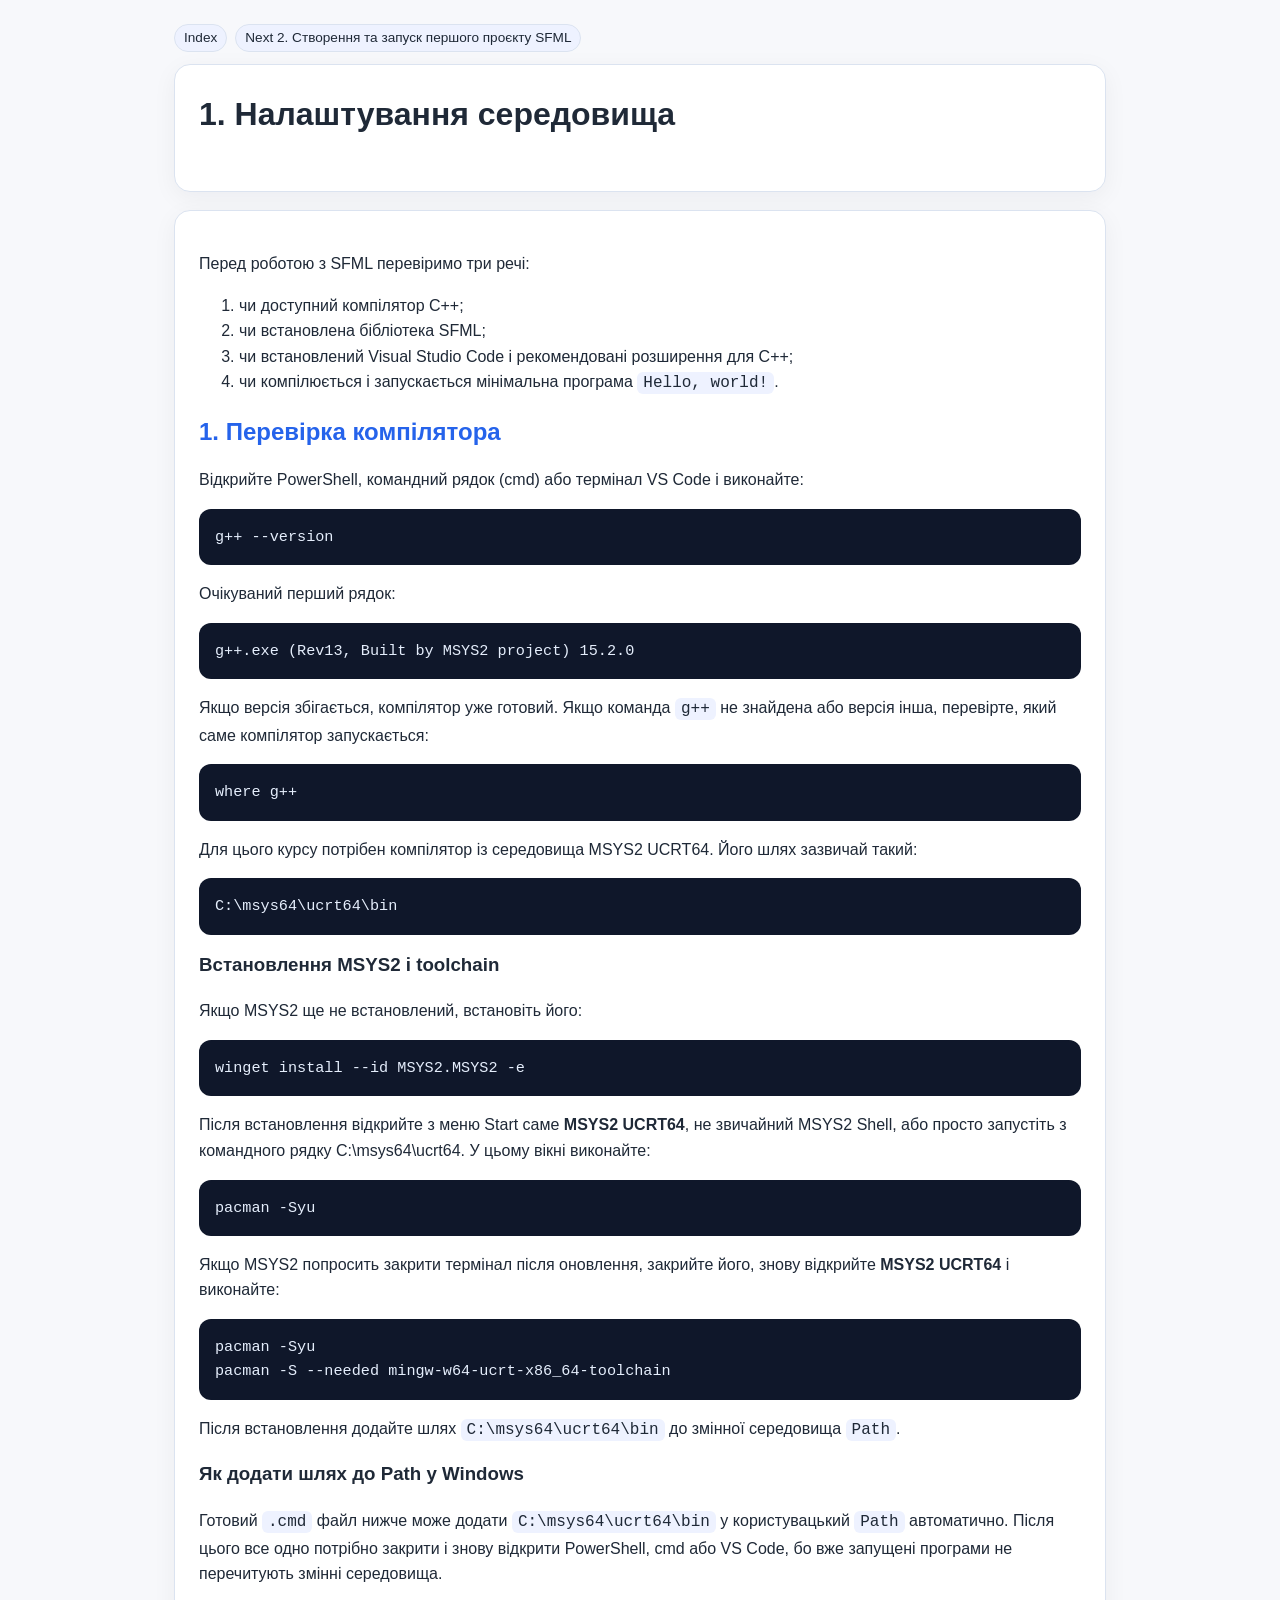
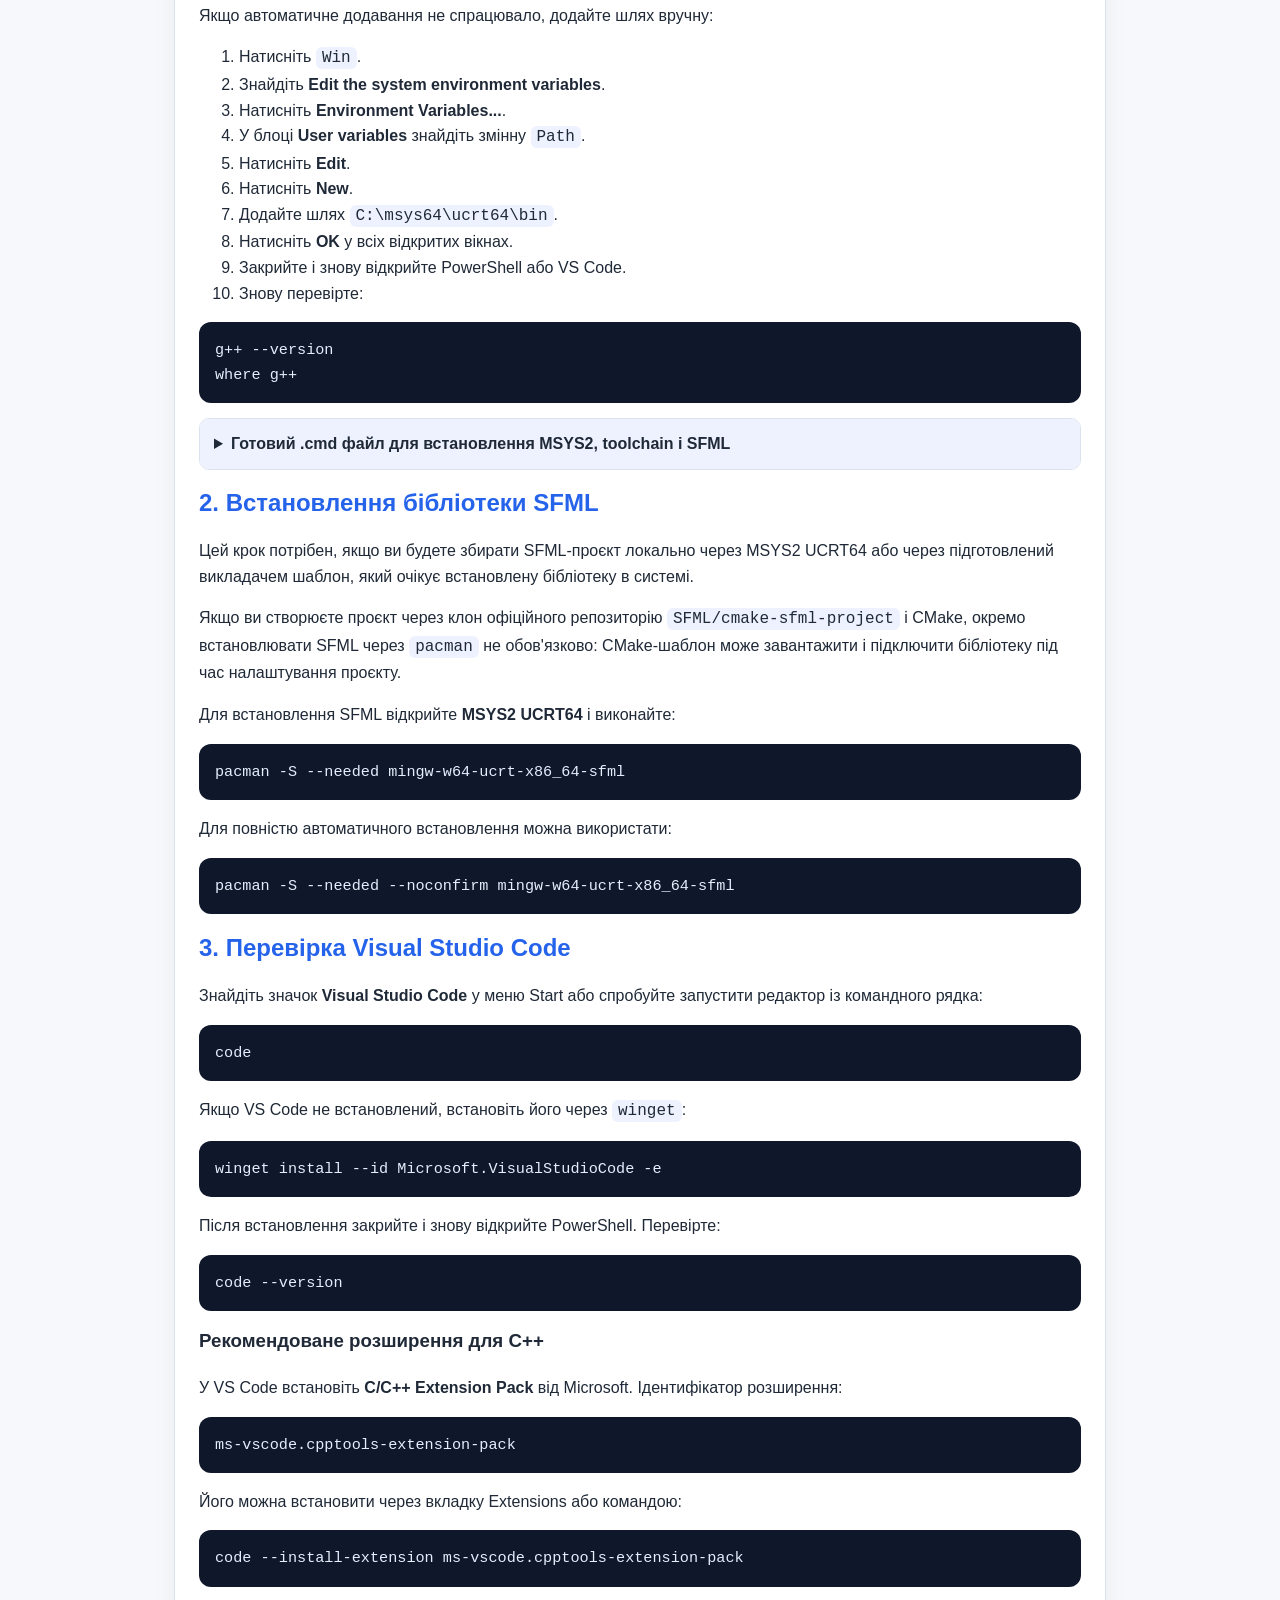
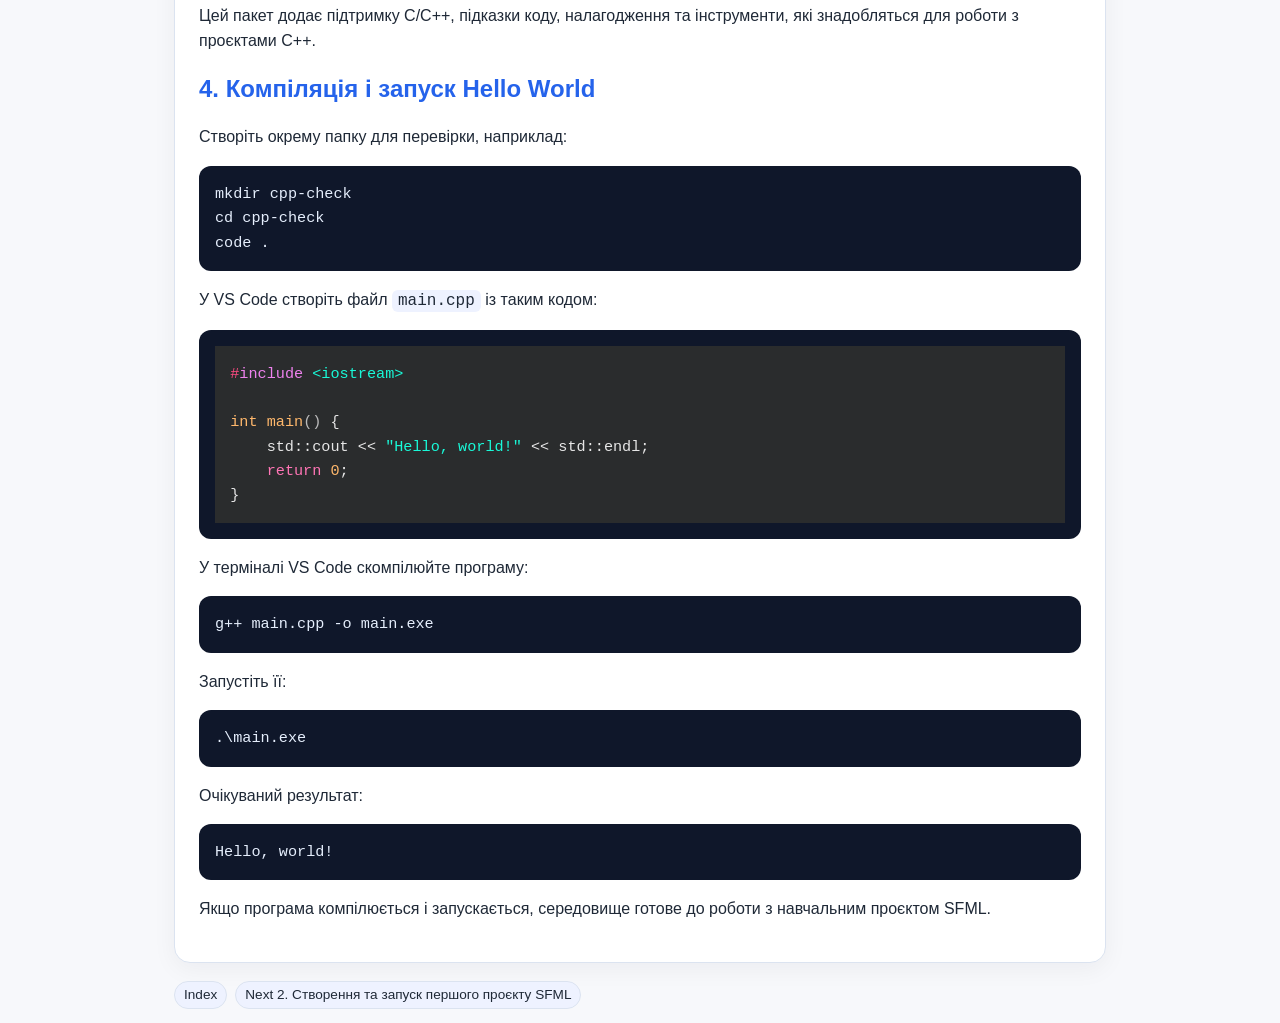
==== docs/01-nalashtuvannia-seredovyshcha.html @ ce1f18f5 "Add SFML textbook chapters and assets" ====
<!DOCTYPE html>
<html lang="uk">
<head>
  <meta charset="UTF-8" />
  <meta name="viewport" content="width=device-width, initial-scale=1.0" />
  <title>1. Налаштування середовища</title>
  <link rel="stylesheet" href="assets/book.css" />
  <link rel="stylesheet" href="assets/highlightjs/styles/panda-syntax-dark.min.css" />
</head>
<body>
<div class="wrap">
<nav class="page-nav"><a href="index.html">Index</a><a href="02-pershyi-proiekt-sfml.html">Next 2. Створення та запуск першого проєкту SFML</a></nav>
<section class="hero">
<h1>1. Налаштування середовища</h1>
</section>
<section class="card"><p>Перед роботою з SFML перевіримо три речі:</p>
<ol>
<li>чи доступний компілятор C++;</li>
<li>чи встановлена бібліотека SFML;</li>
<li>чи встановлений Visual Studio Code і рекомендовані розширення для C++;</li>
<li>чи компілюється і запускається мінімальна програма <code>Hello, world!</code>.</li>
</ol>
<h2>1. Перевірка компілятора</h2>
<p>Відкрийте PowerShell, командний рядок (cmd) або термінал VS Code і виконайте:</p>
<pre><code class="language-powershell">g++ --version</code></pre>
<p>Очікуваний перший рядок:</p>
<pre><code class="language-text">g++.exe (Rev13, Built by MSYS2 project) 15.2.0</code></pre>
<p>Якщо версія збігається, компілятор уже готовий. Якщо команда <code>g++</code> не знайдена або версія інша, перевірте, який саме компілятор запускається:</p>
<pre><code class="language-powershell">where g++</code></pre>
<p>Для цього курсу потрібен компілятор із середовища MSYS2 UCRT64. Його шлях зазвичай такий:</p>
<pre><code class="language-text">C:\msys64\ucrt64\bin</code></pre>
<h3>Встановлення MSYS2 і toolchain</h3>
<p>Якщо MSYS2 ще не встановлений, встановіть його:</p>
<pre><code class="language-powershell">winget install --id MSYS2.MSYS2 -e</code></pre>
<p>Після встановлення відкрийте з меню Start саме <strong>MSYS2 UCRT64</strong>, не звичайний MSYS2 Shell, або просто запустіть з командного рядку C:\msys64\ucrt64. У цьому вікні виконайте:</p>
<pre><code class="language-bash">pacman -Syu</code></pre>
<p>Якщо MSYS2 попросить закрити термінал після оновлення, закрийте його, знову відкрийте <strong>MSYS2 UCRT64</strong> і виконайте:</p>
<pre><code class="language-bash">pacman -Syu
pacman -S --needed mingw-w64-ucrt-x86_64-toolchain</code></pre>
<p>Після встановлення додайте шлях <code>C:\msys64\ucrt64\bin</code> до змінної середовища <code>Path</code>.</p>
<h3>Як додати шлях до Path у Windows</h3>
<p>Готовий <code>.cmd</code> файл нижче може додати <code>C:\msys64\ucrt64\bin</code> у користувацький <code>Path</code> автоматично. Після цього все одно потрібно закрити і знову відкрити PowerShell, cmd або VS Code, бо вже запущені програми не перечитують змінні середовища.</p>
<p>Якщо автоматичне додавання не спрацювало, додайте шлях вручну:</p>
<ol>
<li>Натисніть <code>Win</code>.</li>
<li>Знайдіть <strong>Edit the system environment variables</strong>.</li>
<li>Натисніть <strong>Environment Variables...</strong>.</li>
<li>У блоці <strong>User variables</strong> знайдіть змінну <code>Path</code>.</li>
<li>Натисніть <strong>Edit</strong>.</li>
<li>Натисніть <strong>New</strong>.</li>
<li>Додайте шлях <code>C:\msys64\ucrt64\bin</code>.</li>
<li>Натисніть <strong>OK</strong> у всіх відкритих вікнах.</li>
<li>Закрийте і знову відкрийте PowerShell або VS Code.</li>
<li>Знову перевірте:</li>
</ol>
<pre><code class="language-powershell">g++ --version
where g++</code></pre>
<details class="details-block"><summary>Готовий .cmd файл для встановлення MSYS2, toolchain і SFML</summary><div class="details-body"><p>Цей файл можна використати для швидкої підготовки нового комп&#x27;ютера. Він встановлює MSYS2, компіляторний набір UCRT64, бібліотеку SFML і додає шлях <code>C:\msys64\ucrt64\bin</code> у користувацький <code>Path</code>.</p>
<p>Збережіть текст у файл, наприклад <code>install-sfml-env.cmd</code>, і запустіть його. Після завершення закрийте і знову відкрийте PowerShell, cmd або VS Code.</p>
<pre><code class="language-bat">@echo off
setlocal

winget install --id MSYS2.MSYS2 -e

set &quot;MSYS2_ROOT=C:\msys64&quot;
set &quot;UCRT64_BIN=%MSYS2_ROOT%\ucrt64\bin&quot;

if not exist &quot;%MSYS2_ROOT%\usr\bin\bash.exe&quot; (
    echo MSYS2 not found in %MSYS2_ROOT%
    exit /b 1
)

set &quot;CHERE_INVOKING=1&quot;
set &quot;MSYSTEM=UCRT64&quot;

&quot;%MSYS2_ROOT%\usr\bin\bash.exe&quot; -lc &quot;pacman -Syu --noconfirm&quot;
&quot;%MSYS2_ROOT%\usr\bin\bash.exe&quot; -lc &quot;pacman -Syu --noconfirm&quot;
&quot;%MSYS2_ROOT%\usr\bin\bash.exe&quot; -lc &quot;pacman -S --needed --noconfirm mingw-w64-ucrt-x86_64-toolchain&quot;
&quot;%MSYS2_ROOT%\usr\bin\bash.exe&quot; -lc &quot;pacman -S --needed --noconfirm mingw-w64-ucrt-x86_64-sfml&quot;

powershell -NoProfile -ExecutionPolicy Bypass -Command ^
  &quot;$pathToAdd = &#x27;%UCRT64_BIN%&#x27;;&quot; ^
  &quot;$current = [Environment]::GetEnvironmentVariable(&#x27;Path&#x27;, &#x27;User&#x27;);&quot; ^
  &quot;if ([string]::IsNullOrWhiteSpace($current)) { $newPath = $pathToAdd }&quot; ^
  &quot;elseif (($current -split &#x27;;&#x27;) -notcontains $pathToAdd) { $newPath = $pathToAdd + &#x27;;&#x27; + $current }&quot; ^
  &quot;else { $newPath = $current }&quot; ^
  &quot;[Environment]::SetEnvironmentVariable(&#x27;Path&#x27;, $newPath, &#x27;User&#x27;)&quot;

set &quot;PATH=%UCRT64_BIN%;%PATH%&quot;
where g++
g++ --version

echo.
echo Done.
echo Restart PowerShell, cmd, and VS Code so they can read the updated Path.</code></pre>
<p>Якщо після першої команди <code>pacman -Syu</code> MSYS2 просить закрити вікно, закрийте його і запустіть <code>.cmd</code> файл ще раз.</p></div></details>
<h2>2. Встановлення бібліотеки SFML</h2>
<p>Цей крок потрібен, якщо ви будете збирати SFML-проєкт локально через MSYS2 UCRT64 або через підготовлений викладачем шаблон, який очікує встановлену бібліотеку в системі.</p>
<p>Якщо ви створюєте проєкт через клон офіційного репозиторію <code>SFML/cmake-sfml-project</code> і CMake, окремо встановлювати SFML через <code>pacman</code> не обов&#x27;язково: CMake-шаблон може завантажити і підключити бібліотеку під час налаштування проєкту.</p>
<p>Для встановлення SFML відкрийте <strong>MSYS2 UCRT64</strong> і виконайте:</p>
<pre><code class="language-bash">pacman -S --needed mingw-w64-ucrt-x86_64-sfml</code></pre>
<p>Для повністю автоматичного встановлення можна використати:</p>
<pre><code class="language-bash">pacman -S --needed --noconfirm mingw-w64-ucrt-x86_64-sfml</code></pre>
<h2>3. Перевірка Visual Studio Code</h2>
<p>Знайдіть значок <strong>Visual Studio Code</strong> у меню Start або спробуйте запустити редактор із командного рядка:</p>
<pre><code class="language-powershell">code</code></pre>
<p>Якщо VS Code не встановлений, встановіть його через <code>winget</code>:</p>
<pre><code class="language-powershell">winget install --id Microsoft.VisualStudioCode -e</code></pre>
<p>Після встановлення закрийте і знову відкрийте PowerShell. Перевірте:</p>
<pre><code class="language-powershell">code --version</code></pre>
<h3>Рекомендоване розширення для C++</h3>
<p>У VS Code встановіть <strong>C/C++ Extension Pack</strong> від Microsoft. Ідентифікатор розширення:</p>
<pre><code class="language-text">ms-vscode.cpptools-extension-pack</code></pre>
<p>Його можна встановити через вкладку Extensions або командою:</p>
<pre><code class="language-powershell">code --install-extension ms-vscode.cpptools-extension-pack</code></pre>
<p>Цей пакет додає підтримку C/C++, підказки коду, налагодження та інструменти, які знадобляться для роботи з проєктами C++.</p>
<h2>4. Компіляція і запуск Hello World</h2>
<p>Створіть окрему папку для перевірки, наприклад:</p>
<pre><code class="language-powershell">mkdir cpp-check
cd cpp-check
code .</code></pre>
<p>У VS Code створіть файл <code>main.cpp</code> із таким кодом:</p>
<pre><code class="language-cpp">#include &lt;iostream&gt;

int main() {
    std::cout &lt;&lt; &quot;Hello, world!&quot; &lt;&lt; std::endl;
    return 0;
}</code></pre>
<p>У терміналі VS Code скомпілюйте програму:</p>
<pre><code class="language-powershell">g++ main.cpp -o main.exe</code></pre>
<p>Запустіть її:</p>
<pre><code class="language-powershell">.\main.exe</code></pre>
<p>Очікуваний результат:</p>
<pre><code class="language-text">Hello, world!</code></pre>
<p>Якщо програма компілюється і запускається, середовище готове до роботи з навчальним проєктом SFML.</p></section>
<nav class="page-nav"><a href="index.html">Index</a><a href="02-pershyi-proiekt-sfml.html">Next 2. Створення та запуск першого проєкту SFML</a></nav>
</div>
<script src="assets/highlightjs/highlight.min.js"></script>
<script>hljs.highlightAll();</script>
</body>
</html>
---- docs/assets/book.css ----
:root {
  --bg: #f7f8fb;
  --card: #ffffff;
  --text: #1f2937;
  --muted: #4b5563;
  --accent: #2563eb;
  --border: #dbe3f0;
  --code-bg: #0f172a;
  --code-text: #e5eefc;
}
* { box-sizing: border-box; }
body {
  margin: 0;
  font-family: Arial, sans-serif;
  background: var(--bg);
  color: var(--text);
  line-height: 1.6;
}
.wrap {
  max-width: 980px;
  margin: 0 auto;
  padding: 24px;
}
.hero, .card {
  background: var(--card);
  border: 1px solid var(--border);
  border-radius: 16px;
  padding: 24px;
  margin-bottom: 18px;
  box-shadow: 0 6px 24px rgba(15, 23, 42, 0.05);
}
h1, h2, h3 { margin-top: 0; }
h1 { font-size: 2rem; }
h2 { color: var(--accent); margin-bottom: 10px; }
ul { margin-top: 8px; }
code {
  background: #eef2ff;
  padding: 2px 6px;
  border-radius: 6px;
  font-family: Consolas, monospace;
}
pre {
  background: var(--code-bg);
  color: var(--code-text);
  padding: 16px;
  border-radius: 12px;
  overflow-x: auto;
  font-size: 0.95rem;
}
pre code {
  display: block;
  background: transparent;
  color: inherit;
  padding: 0;
  border-radius: 0;
  white-space: pre;
}
.grid {
  display: grid;
  grid-template-columns: repeat(auto-fit, minmax(280px, 1fr));
  gap: 16px;
}
.card-grid {
  display: grid;
  grid-template-columns: repeat(auto-fit, minmax(280px, 1fr));
  gap: 16px;
  margin-top: 16px;
}
.card-link {
  display: block;
  color: inherit;
  text-decoration: none;
}
.page-nav {
  display: flex;
  flex-wrap: nowrap;
  gap: 8px;
  margin-bottom: 12px;
  overflow-x: auto;
  white-space: nowrap;
}
.page-nav a {
  display: inline-block;
  padding: 5px 9px;
  border-radius: 999px;
  background: #eef2ff;
  color: var(--text);
  text-decoration: none;
  border: 1px solid var(--border);
  font-size: 0.85rem;
  line-height: 1.2;
}
.index-list {
  list-style: none;
  padding: 0;
  margin: 0;
}
.index-list li + li {
  margin-top: 8px;
}
.index-list a {
  display: block;
  text-decoration: none;
  color: var(--text);
  padding: 10px 12px;
  border: 1px solid var(--border);
  border-left: 4px solid var(--accent);
  border-radius: 10px;
  background: linear-gradient(180deg, #ffffff 0%, #f8fbff 100%);
  transition: transform 120ms ease, box-shadow 120ms ease, background-color 120ms ease;
}
.index-list a:hover {
  transform: translateX(2px);
  box-shadow: 0 4px 14px rgba(37, 99, 235, 0.12);
  background: #f3f8ff;
}
.index-list a:focus-visible {
  outline: 2px solid var(--accent);
  outline-offset: 2px;
}
.note {
  border-left: 4px solid var(--accent);
  background: #eff6ff;
  padding: 12px 14px;
  border-radius: 10px;
  margin: 12px 0;
}
.details-block {
  border: 1px solid var(--border);
  border-radius: 10px;
  background: #fbfdff;
  margin: 14px 0;
  overflow: hidden;
}
.details-block summary {
  cursor: pointer;
  padding: 12px 14px;
  color: var(--text);
  font-weight: 700;
  background: #eef2ff;
}
.details-block summary:focus-visible {
  outline: 2px solid var(--accent);
  outline-offset: 2px;
}
.details-body {
  padding: 14px;
}
.details-body > :first-child {
  margin-top: 0;
}
.details-body > :last-child {
  margin-bottom: 0;
}
.small { color: var(--muted); }
---- docs/assets/highlightjs/styles/panda-syntax-dark.min.css ----
pre code.hljs{display:block;overflow-x:auto;padding:1em}code.hljs{padding:3px 5px}.hljs{color:#e6e6e6;background:#2a2c2d}.hljs-emphasis{font-style:italic}.hljs-strong{font-weight:700}.hljs-link{text-decoration:underline}.hljs-comment{color:#7FFFD4;font-style:italic;font-family: 'Georgia', sans-serif;}.hljs-quote{color:#bbb;font-style:italic}.hljs-params{color:#bbb}.hljs-attr,.hljs-punctuation{color:#e6e6e6}.hljs-meta,.hljs-name,.hljs-selector-tag{color:#ff4b82}.hljs-char.escape_,.hljs-operator{color: #008080}.hljs-deletion,.hljs-keyword{color:#ff75b5}.hljs-regexp,.hljs-selector-attr,.hljs-selector-pseudo,.hljs-variable.language_{color:#ff9ac1}.hljs-code,.hljs-formula,.hljs-property,.hljs-section,.hljs-subst,.hljs-title.function_{color:#FF69B4; font-weight:bold;}.hljs-addition,.hljs-bullet,.hljs-meta .hljs-string,.hljs-selector-class,.hljs-string,.hljs-symbol,.hljs-title.class_,.hljs-title.class_.inherited__{color:#19f9d8}.hljs-attribute,.hljs-built_in,.hljs-doctag,.hljs-link,.hljs-literal,.hljs-meta .hljs-keyword{color:#EE82EE}.hljs-number,.hljs-punctuation,.hljs-selector-id,.hljs-tag,.hljs-template-tag,.hljs-template-variable,.hljs-title,.hljs-type,.hljs-variable{color:#ffb86c}
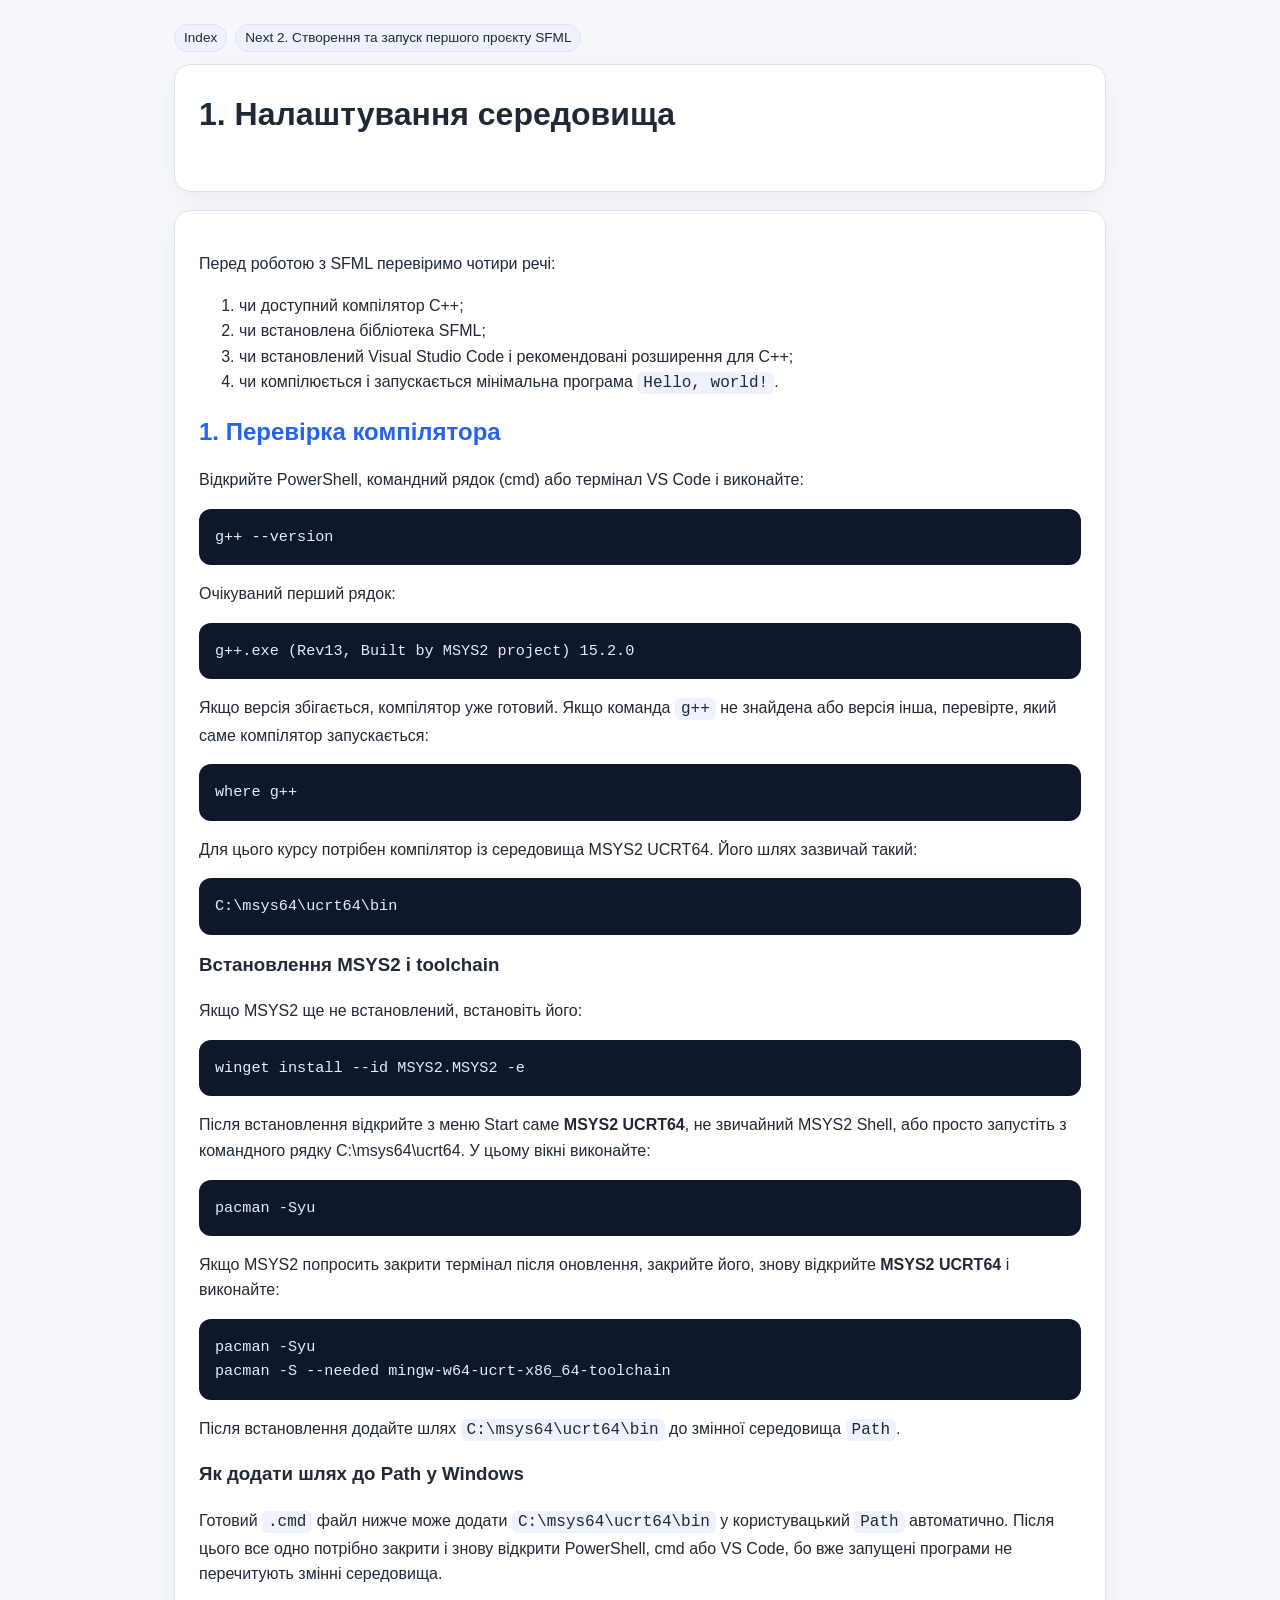
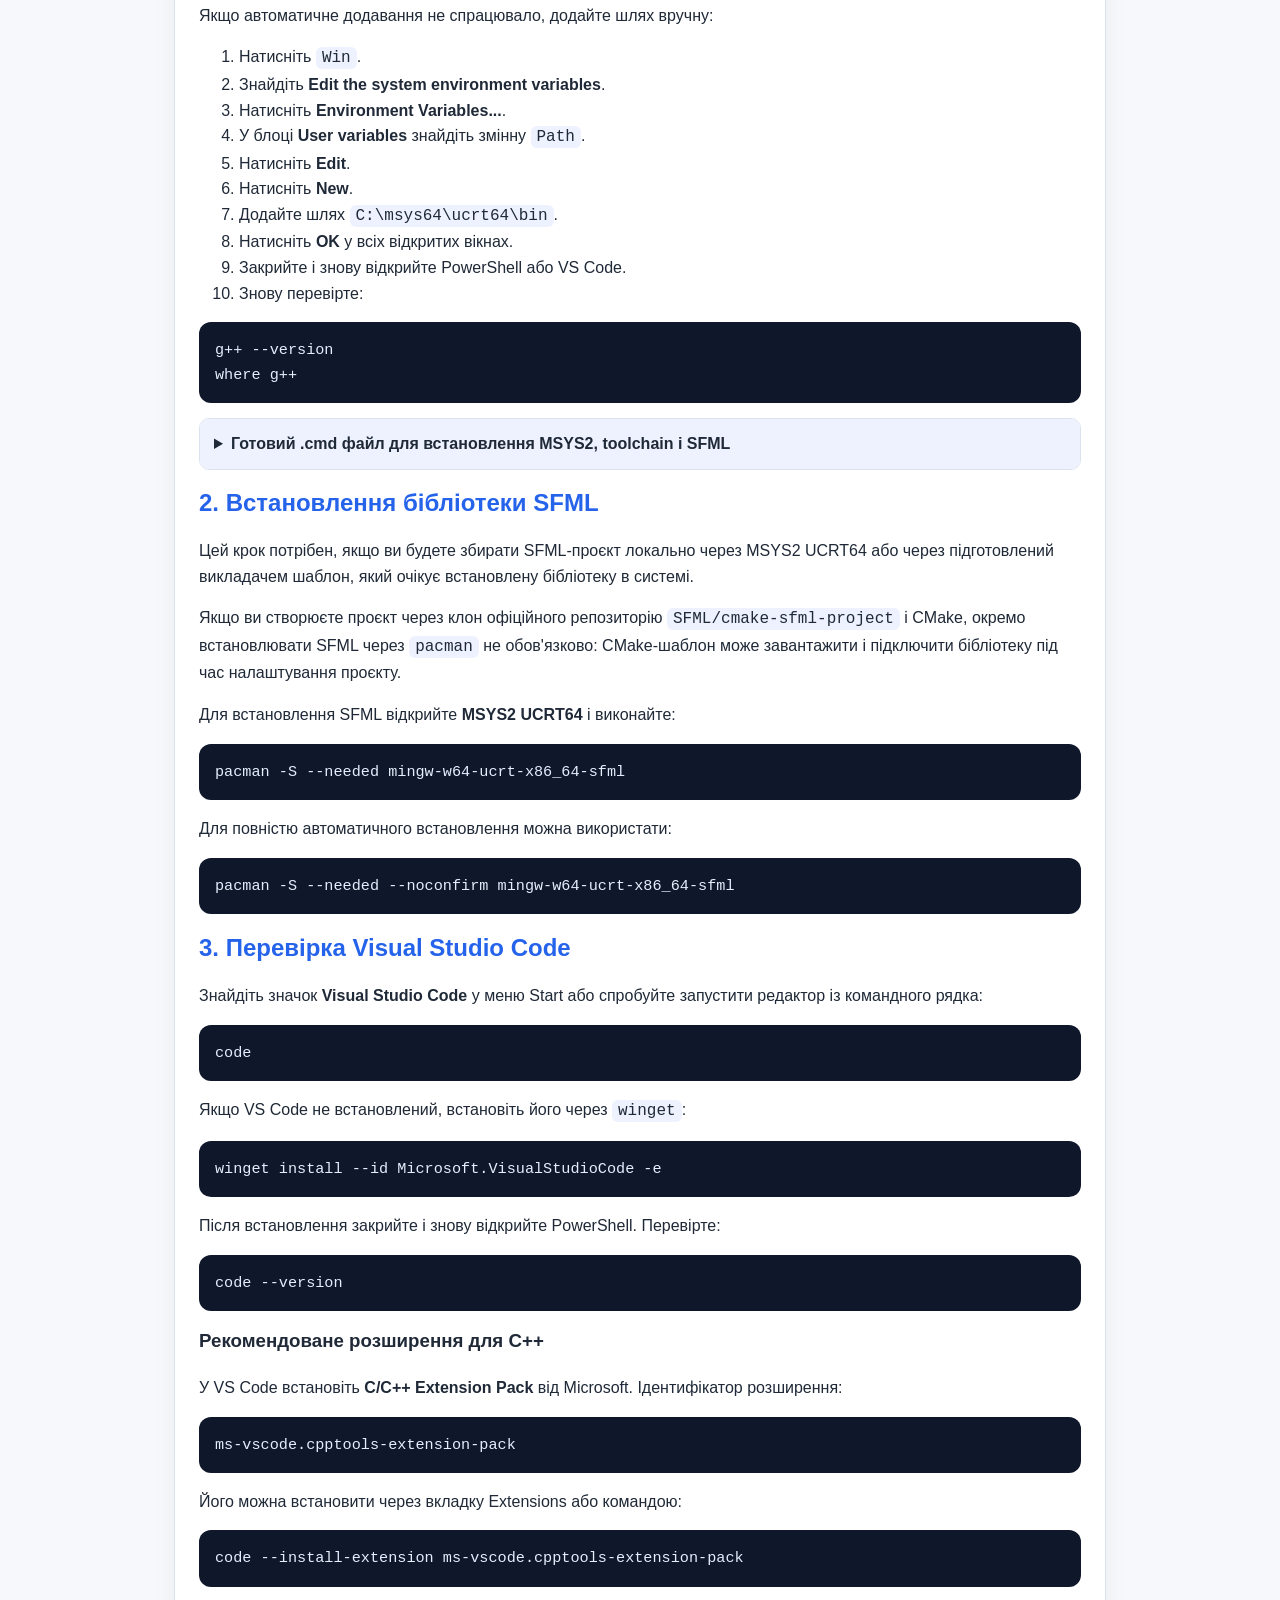
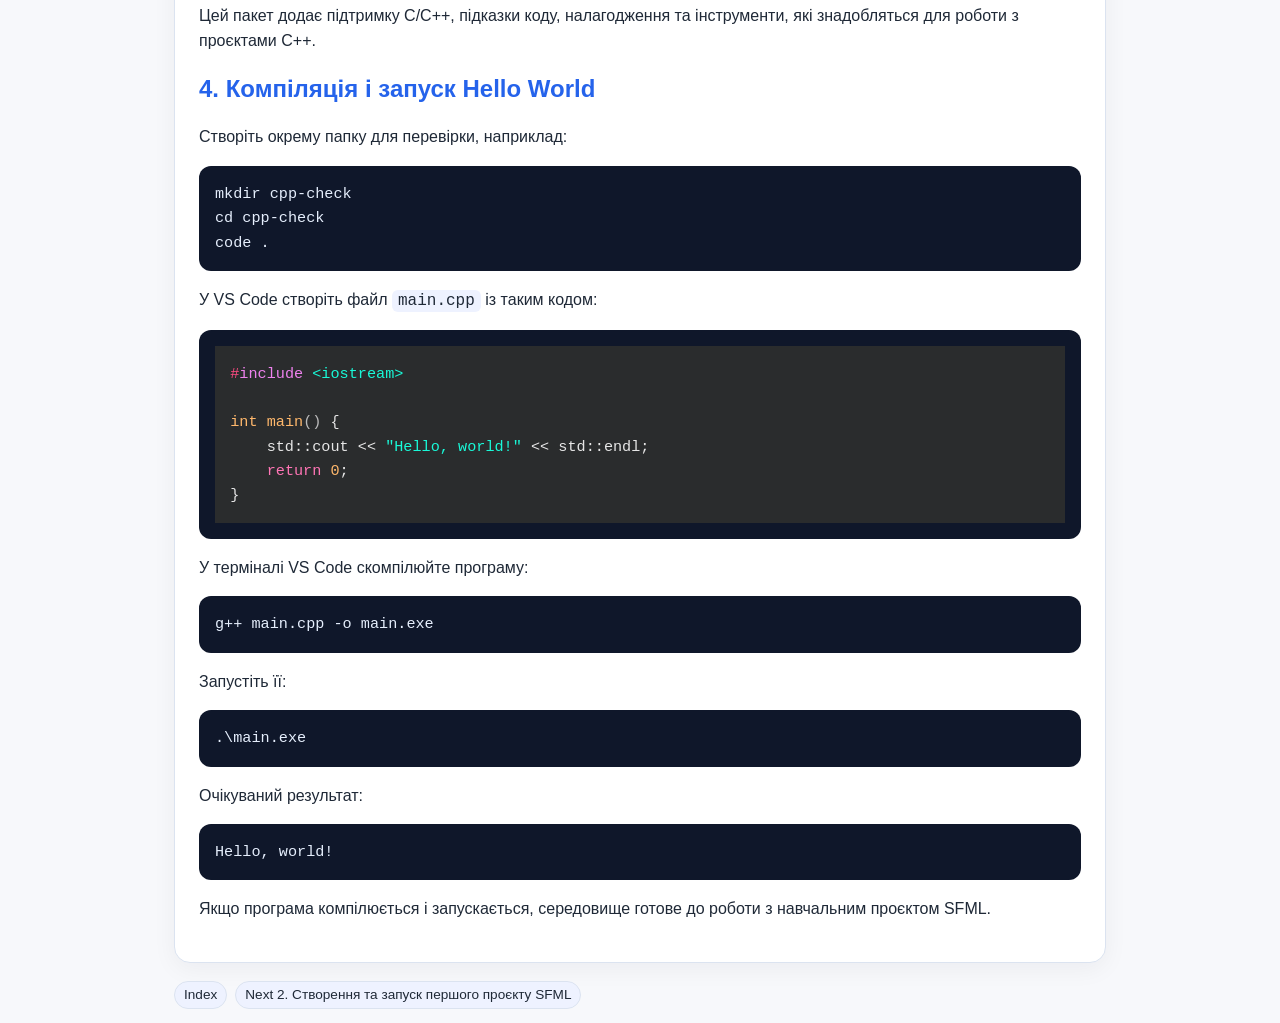
==== commit 4cb69a4e: "Improve SFML lesson guidance Fix terminology and lesson flow in chapter index and project setup.  Ad" ====
--- a/docs/01-nalashtuvannia-seredovyshcha.html
+++ b/docs/01-nalashtuvannia-seredovyshcha.html
@@ -13,7 +13,7 @@
 <section class="hero">
 <h1>1. Налаштування середовища</h1>
 </section>
-<section class="card"><p>Перед роботою з SFML перевіримо три речі:</p>
+<section class="card"><p>Перед роботою з SFML перевіримо чотири речі:</p>
 <ol>
 <li>чи доступний компілятор C++;</li>
 <li>чи встановлена бібліотека SFML;</li>
--- a/docs/assets/book.css
+++ b/docs/assets/book.css
@@ -125,6 +125,20 @@
   border-radius: 10px;
   margin: 12px 0;
 }
+.note > :first-child {
+  margin-top: 0;
+}
+.note > :last-child {
+  margin-bottom: 0;
+}
+.note-title {
+  display: block;
+  margin-bottom: 4px;
+}
+.note-warning {
+  border-left-color: #d97706;
+  background: #fff7ed;
+}
 .details-block {
   border: 1px solid var(--border);
   border-radius: 10px;
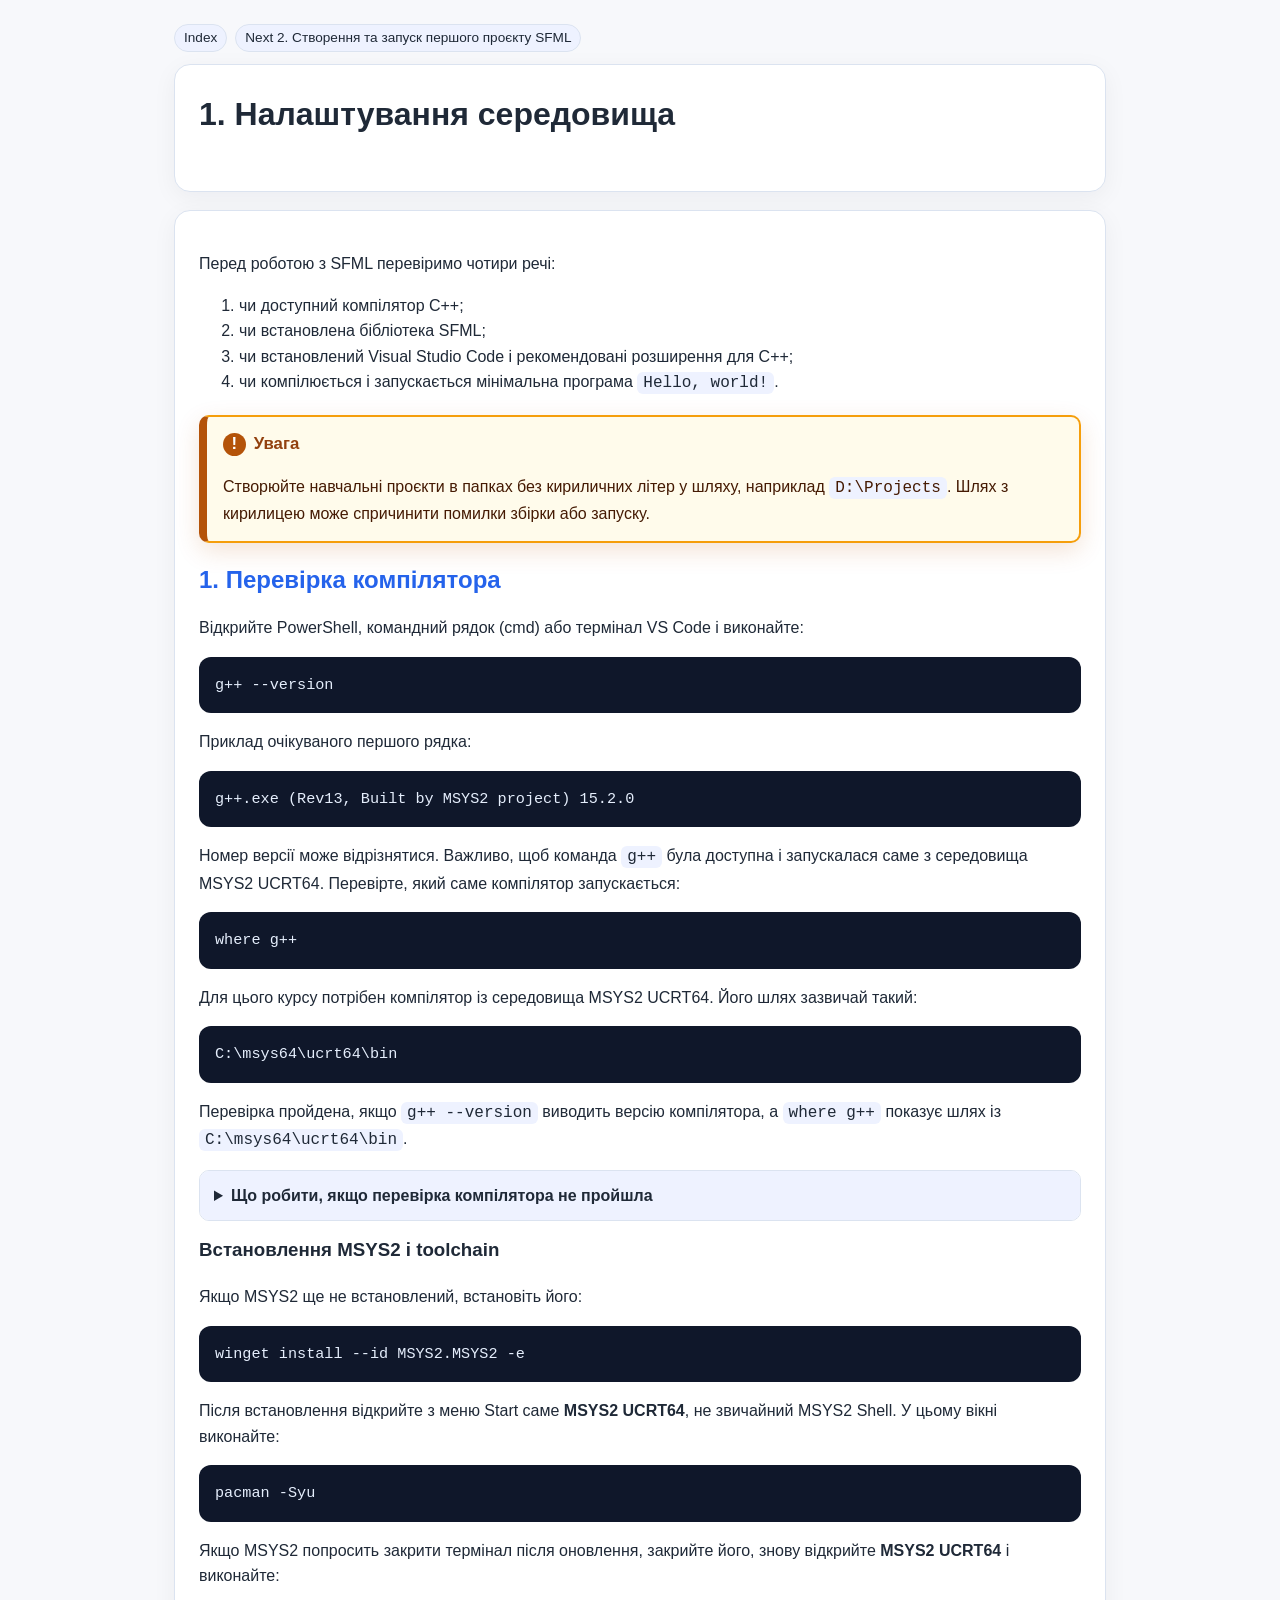
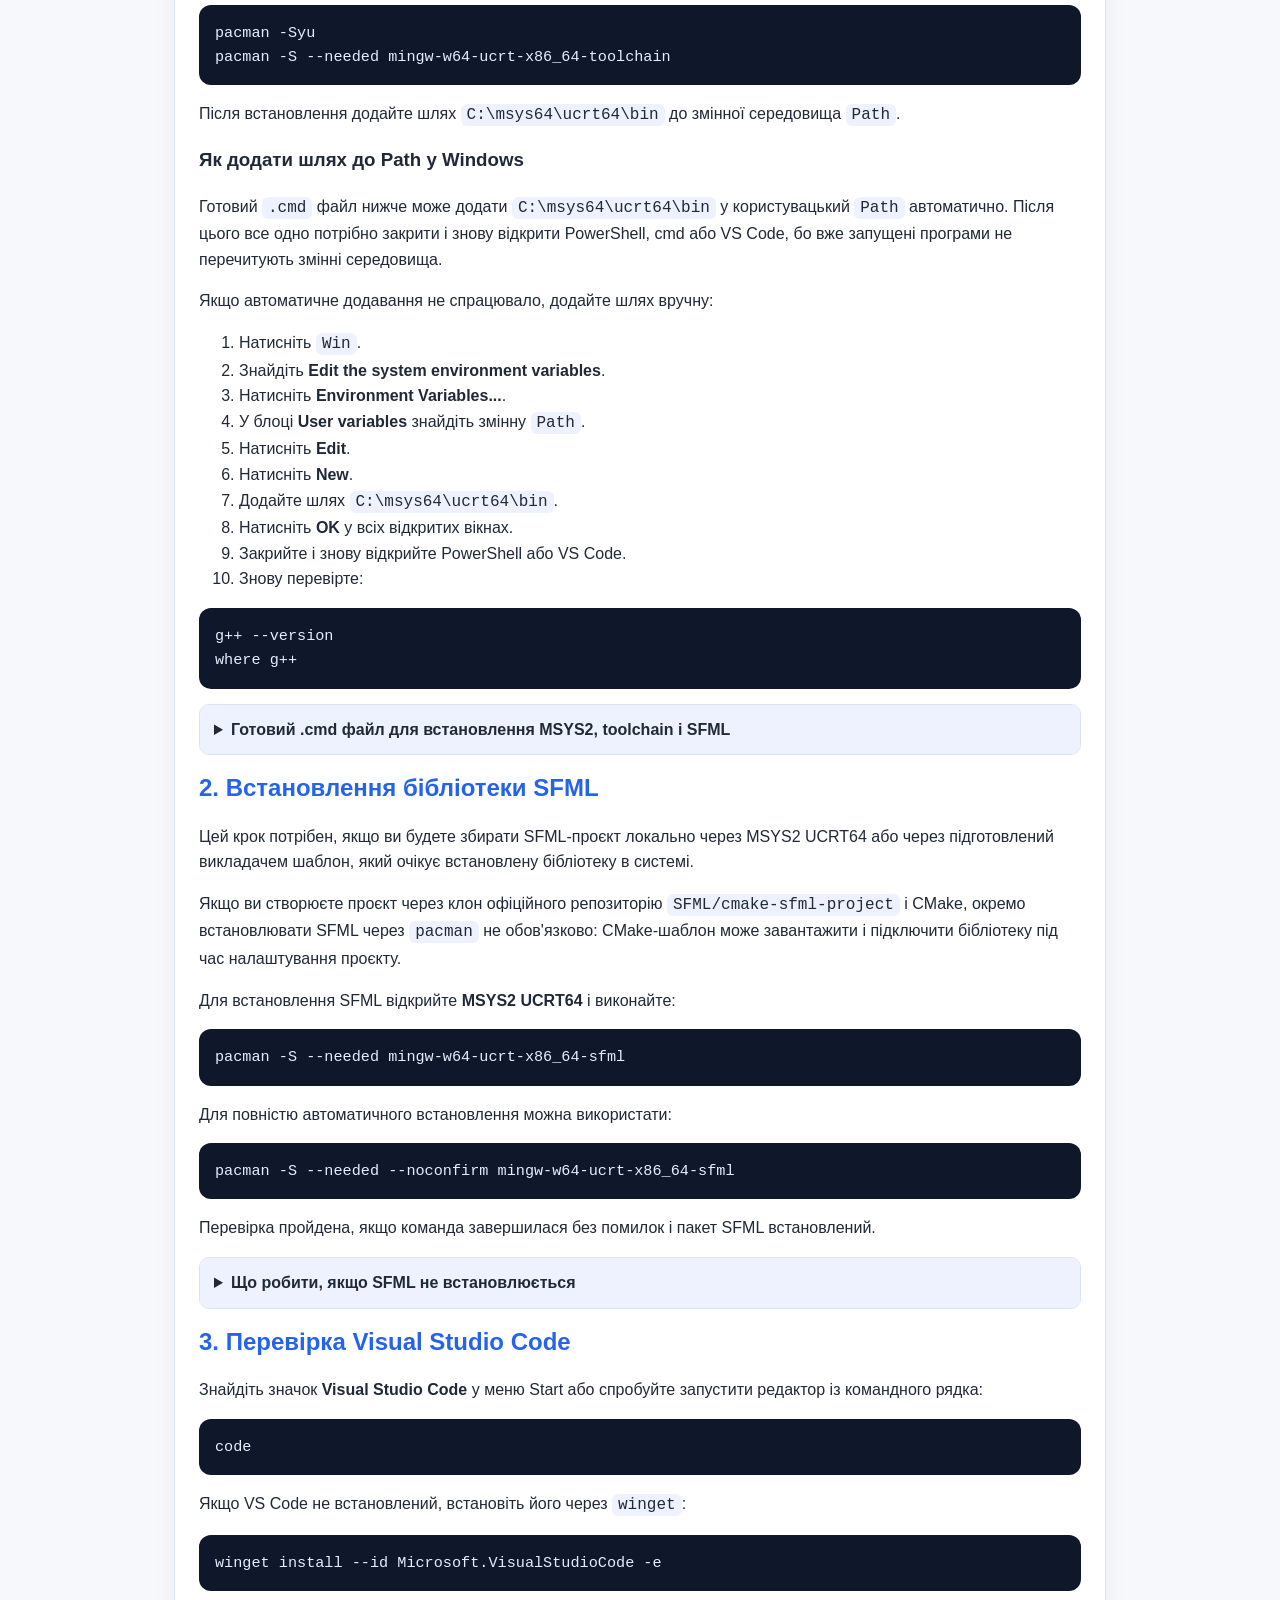
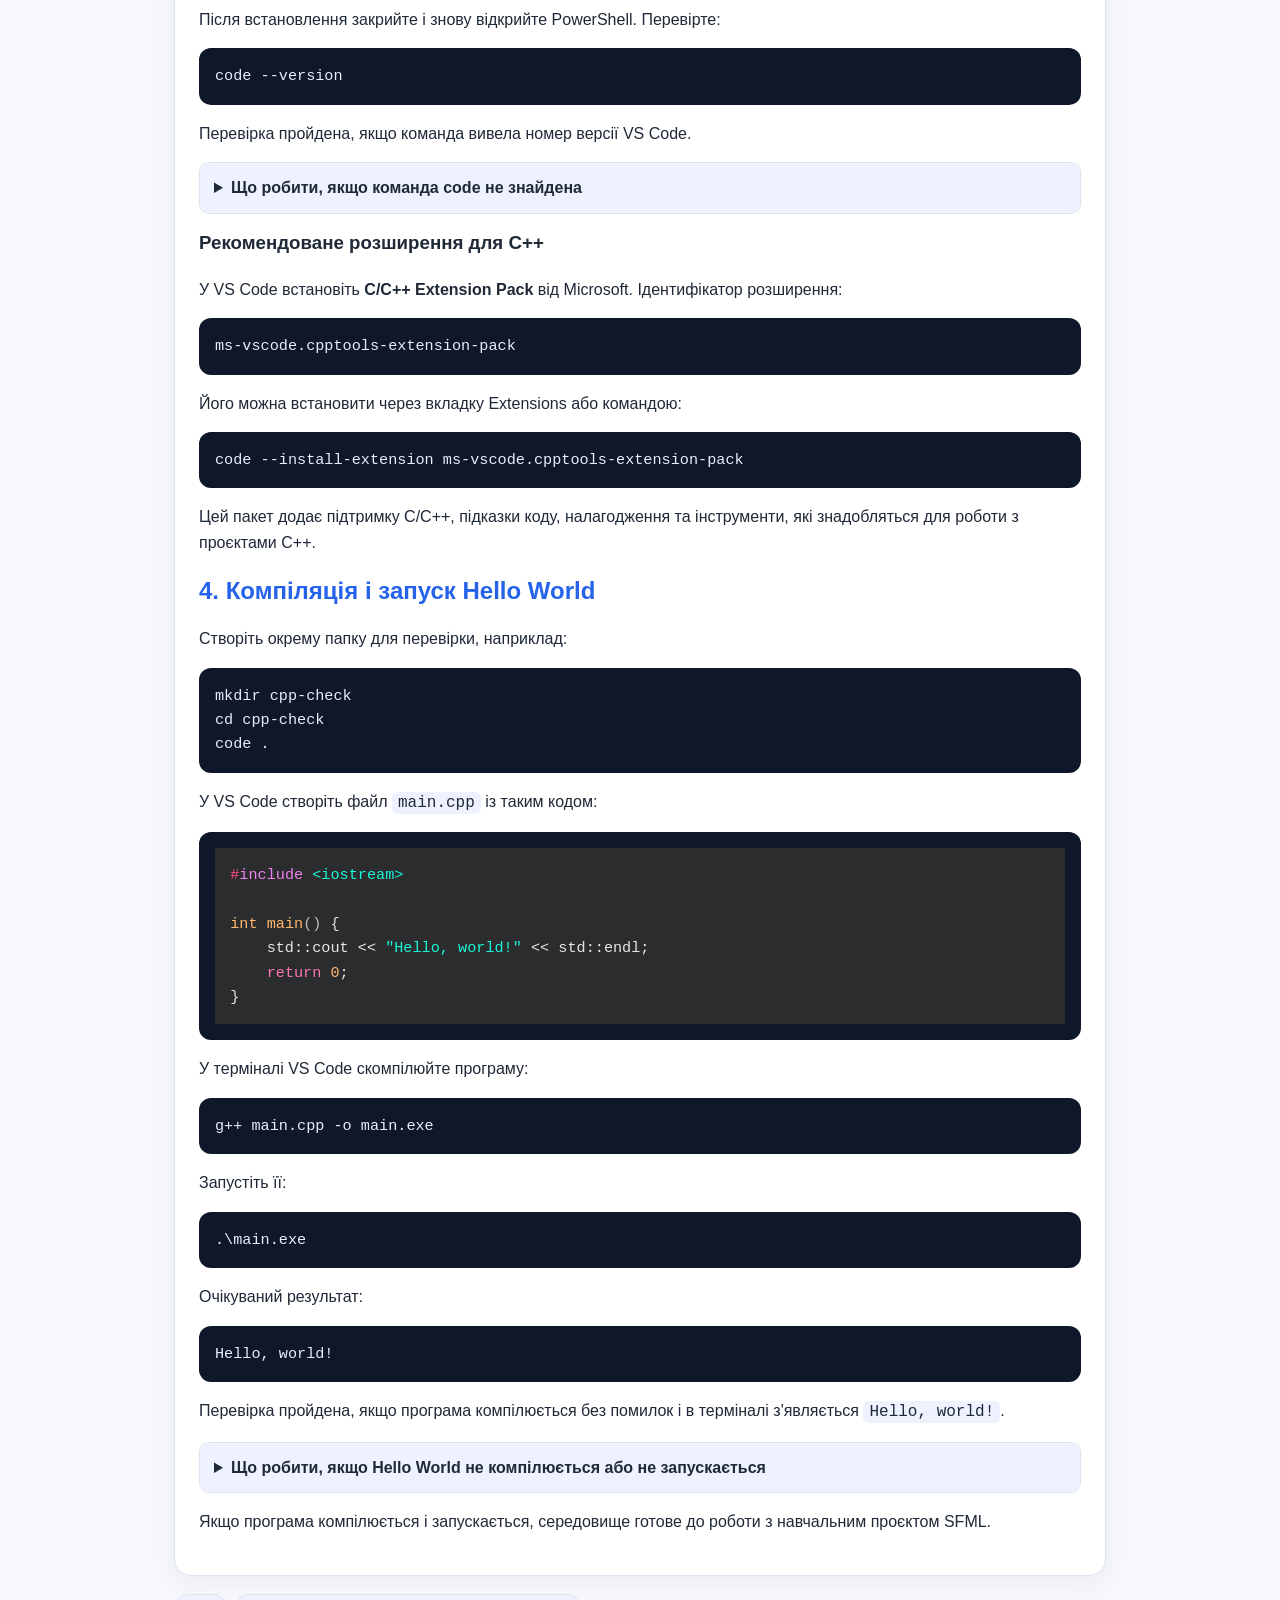
==== commit 3d6eae21: "Improve lesson checks and warnings Strengthen warning callout styling and add same-page anchor suppo" ====
--- a/docs/01-nalashtuvannia-seredovyshcha.html
+++ b/docs/01-nalashtuvannia-seredovyshcha.html
@@ -20,25 +20,29 @@
 <li>чи встановлений Visual Studio Code і рекомендовані розширення для C++;</li>
 <li>чи компілюється і запускається мінімальна програма <code>Hello, world!</code>.</li>
 </ol>
-<h2>1. Перевірка компілятора</h2>
+<aside class="note note-warning"><strong class="note-title">Увага</strong><p>Створюйте навчальні проєкти в папках без кириличних літер у шляху, наприклад <code>D:\Projects</code>. Шлях з кирилицею може спричинити помилки збірки або запуску.</p></aside>
+<h2 id="compiler-check">1. Перевірка компілятора</h2>
 <p>Відкрийте PowerShell, командний рядок (cmd) або термінал VS Code і виконайте:</p>
 <pre><code class="language-powershell">g++ --version</code></pre>
-<p>Очікуваний перший рядок:</p>
+<p>Приклад очікуваного першого рядка:</p>
 <pre><code class="language-text">g++.exe (Rev13, Built by MSYS2 project) 15.2.0</code></pre>
-<p>Якщо версія збігається, компілятор уже готовий. Якщо команда <code>g++</code> не знайдена або версія інша, перевірте, який саме компілятор запускається:</p>
+<p>Номер версії може відрізнятися. Важливо, щоб команда <code>g++</code> була доступна і запускалася саме з середовища MSYS2 UCRT64. Перевірте, який саме компілятор запускається:</p>
 <pre><code class="language-powershell">where g++</code></pre>
 <p>Для цього курсу потрібен компілятор із середовища MSYS2 UCRT64. Його шлях зазвичай такий:</p>
 <pre><code class="language-text">C:\msys64\ucrt64\bin</code></pre>
-<h3>Встановлення MSYS2 і toolchain</h3>
+<p>Перевірка пройдена, якщо <code>g++ --version</code> виводить версію компілятора, а <code>where g++</code> показує шлях із <code>C:\msys64\ucrt64\bin</code>.</p>
+<details class="details-block"><summary>Що робити, якщо перевірка компілятора не пройшла</summary><div class="details-body"><p>Якщо перевірка не пройшла, встановіть MSYS2 і toolchain нижче, додайте <code>C:\msys64\ucrt64\bin</code> до <code>Path</code>, закрийте і знову відкрийте PowerShell або VS Code, а потім повторіть цю перевірку.</p>
+<p>Після виправлення поверніться до <a href="#compiler-check">перевірки компілятора</a>.</p></div></details>
+<h3 id="msys2-install">Встановлення MSYS2 і toolchain</h3>
 <p>Якщо MSYS2 ще не встановлений, встановіть його:</p>
 <pre><code class="language-powershell">winget install --id MSYS2.MSYS2 -e</code></pre>
-<p>Після встановлення відкрийте з меню Start саме <strong>MSYS2 UCRT64</strong>, не звичайний MSYS2 Shell, або просто запустіть з командного рядку C:\msys64\ucrt64. У цьому вікні виконайте:</p>
+<p>Після встановлення відкрийте з меню Start саме <strong>MSYS2 UCRT64</strong>, не звичайний MSYS2 Shell. У цьому вікні виконайте:</p>
 <pre><code class="language-bash">pacman -Syu</code></pre>
 <p>Якщо MSYS2 попросить закрити термінал після оновлення, закрийте його, знову відкрийте <strong>MSYS2 UCRT64</strong> і виконайте:</p>
 <pre><code class="language-bash">pacman -Syu
 pacman -S --needed mingw-w64-ucrt-x86_64-toolchain</code></pre>
 <p>Після встановлення додайте шлях <code>C:\msys64\ucrt64\bin</code> до змінної середовища <code>Path</code>.</p>
-<h3>Як додати шлях до Path у Windows</h3>
+<h3 id="path-setup">Як додати шлях до Path у Windows</h3>
 <p>Готовий <code>.cmd</code> файл нижче може додати <code>C:\msys64\ucrt64\bin</code> у користувацький <code>Path</code> автоматично. Після цього все одно потрібно закрити і знову відкрити PowerShell, cmd або VS Code, бо вже запущені програми не перечитують змінні середовища.</p>
 <p>Якщо автоматичне додавання не спрацювало, додайте шлях вручну:</p>
 <ol>
@@ -94,27 +98,33 @@
 echo Done.
 echo Restart PowerShell, cmd, and VS Code so they can read the updated Path.</code></pre>
 <p>Якщо після першої команди <code>pacman -Syu</code> MSYS2 просить закрити вікно, закрийте його і запустіть <code>.cmd</code> файл ще раз.</p></div></details>
-<h2>2. Встановлення бібліотеки SFML</h2>
+<h2 id="sfml-install">2. Встановлення бібліотеки SFML</h2>
 <p>Цей крок потрібен, якщо ви будете збирати SFML-проєкт локально через MSYS2 UCRT64 або через підготовлений викладачем шаблон, який очікує встановлену бібліотеку в системі.</p>
 <p>Якщо ви створюєте проєкт через клон офіційного репозиторію <code>SFML/cmake-sfml-project</code> і CMake, окремо встановлювати SFML через <code>pacman</code> не обов&#x27;язково: CMake-шаблон може завантажити і підключити бібліотеку під час налаштування проєкту.</p>
 <p>Для встановлення SFML відкрийте <strong>MSYS2 UCRT64</strong> і виконайте:</p>
 <pre><code class="language-bash">pacman -S --needed mingw-w64-ucrt-x86_64-sfml</code></pre>
 <p>Для повністю автоматичного встановлення можна використати:</p>
 <pre><code class="language-bash">pacman -S --needed --noconfirm mingw-w64-ucrt-x86_64-sfml</code></pre>
-<h2>3. Перевірка Visual Studio Code</h2>
+<p>Перевірка пройдена, якщо команда завершилася без помилок і пакет SFML встановлений.</p>
+<details class="details-block"><summary>Що робити, якщо SFML не встановлюється</summary><div class="details-body"><p>Якщо <code>pacman</code> повідомляє про помилки, повторіть команду в <strong>MSYS2 UCRT64</strong> після оновлення системи через <code>pacman -Syu</code>.</p>
+<p>Після виправлення поверніться до <a href="#sfml-install">встановлення бібліотеки SFML</a>.</p></div></details>
+<h2 id="vscode-check">3. Перевірка Visual Studio Code</h2>
 <p>Знайдіть значок <strong>Visual Studio Code</strong> у меню Start або спробуйте запустити редактор із командного рядка:</p>
 <pre><code class="language-powershell">code</code></pre>
 <p>Якщо VS Code не встановлений, встановіть його через <code>winget</code>:</p>
 <pre><code class="language-powershell">winget install --id Microsoft.VisualStudioCode -e</code></pre>
 <p>Після встановлення закрийте і знову відкрийте PowerShell. Перевірте:</p>
 <pre><code class="language-powershell">code --version</code></pre>
+<p>Перевірка пройдена, якщо команда вивела номер версії VS Code.</p>
+<details class="details-block"><summary>Що робити, якщо команда code не знайдена</summary><div class="details-body"><p>Якщо команда <code>code</code> не знайдена, перезапустіть PowerShell або VS Code після встановлення. Якщо це не допомогло, відкрийте VS Code з меню Start і перевірте, що під час встановлення було увімкнено додавання <code>code</code> до <code>PATH</code>.</p>
+<p>Після виправлення поверніться до <a href="#vscode-check">перевірки Visual Studio Code</a>.</p></div></details>
 <h3>Рекомендоване розширення для C++</h3>
 <p>У VS Code встановіть <strong>C/C++ Extension Pack</strong> від Microsoft. Ідентифікатор розширення:</p>
 <pre><code class="language-text">ms-vscode.cpptools-extension-pack</code></pre>
 <p>Його можна встановити через вкладку Extensions або командою:</p>
 <pre><code class="language-powershell">code --install-extension ms-vscode.cpptools-extension-pack</code></pre>
 <p>Цей пакет додає підтримку C/C++, підказки коду, налагодження та інструменти, які знадобляться для роботи з проєктами C++.</p>
-<h2>4. Компіляція і запуск Hello World</h2>
+<h2 id="hello-world-check">4. Компіляція і запуск Hello World</h2>
 <p>Створіть окрему папку для перевірки, наприклад:</p>
 <pre><code class="language-powershell">mkdir cpp-check
 cd cpp-check
@@ -132,6 +142,9 @@
 <pre><code class="language-powershell">.\main.exe</code></pre>
 <p>Очікуваний результат:</p>
 <pre><code class="language-text">Hello, world!</code></pre>
+<p>Перевірка пройдена, якщо програма компілюється без помилок і в терміналі з&#x27;являється <code>Hello, world!</code>.</p>
+<details class="details-block"><summary>Що робити, якщо Hello World не компілюється або не запускається</summary><div class="details-body"><p>Якщо компіляція не пройшла, поверніться до <a href="#compiler-check">перевірки компілятора</a> і переконайтеся, що <code>where g++</code> показує <code>C:\msys64\ucrt64\bin</code>. Якщо запуск <code>.\main.exe</code> не працює, перевірте, чи файл <code>main.exe</code> створився в поточній папці.</p>
+<p>Після виправлення поверніться до <a href="#hello-world-check">компіляції і запуску Hello World</a>.</p></div></details>
 <p>Якщо програма компілюється і запускається, середовище готове до роботи з навчальним проєктом SFML.</p></section>
 <nav class="page-nav"><a href="index.html">Index</a><a href="02-pershyi-proiekt-sfml.html">Next 2. Створення та запуск першого проєкту SFML</a></nav>
 </div>
--- a/docs/assets/book.css
+++ b/docs/assets/book.css
@@ -134,10 +134,33 @@
 .note-title {
   display: block;
   margin-bottom: 4px;
+  font-weight: 700;
 }
 .note-warning {
-  border-left-color: #d97706;
-  background: #fff7ed;
+  border: 2px solid #f59e0b;
+  border-left: 8px solid #b45309;
+  background: #fffbeb;
+  box-shadow: 0 8px 24px rgba(180, 83, 9, 0.16);
+  color: #451a03;
+  margin: 18px 0;
+  padding: 14px 16px;
+}
+.note-warning .note-title {
+  color: #92400e;
+  font-size: 1.05rem;
+}
+.note-warning .note-title::before {
+  content: "!";
+  display: inline-flex;
+  align-items: center;
+  justify-content: center;
+  width: 1.35em;
+  height: 1.35em;
+  margin-right: 8px;
+  border-radius: 999px;
+  background: #b45309;
+  color: #ffffff;
+  font-weight: 700;
 }
 .details-block {
   border: 1px solid var(--border);
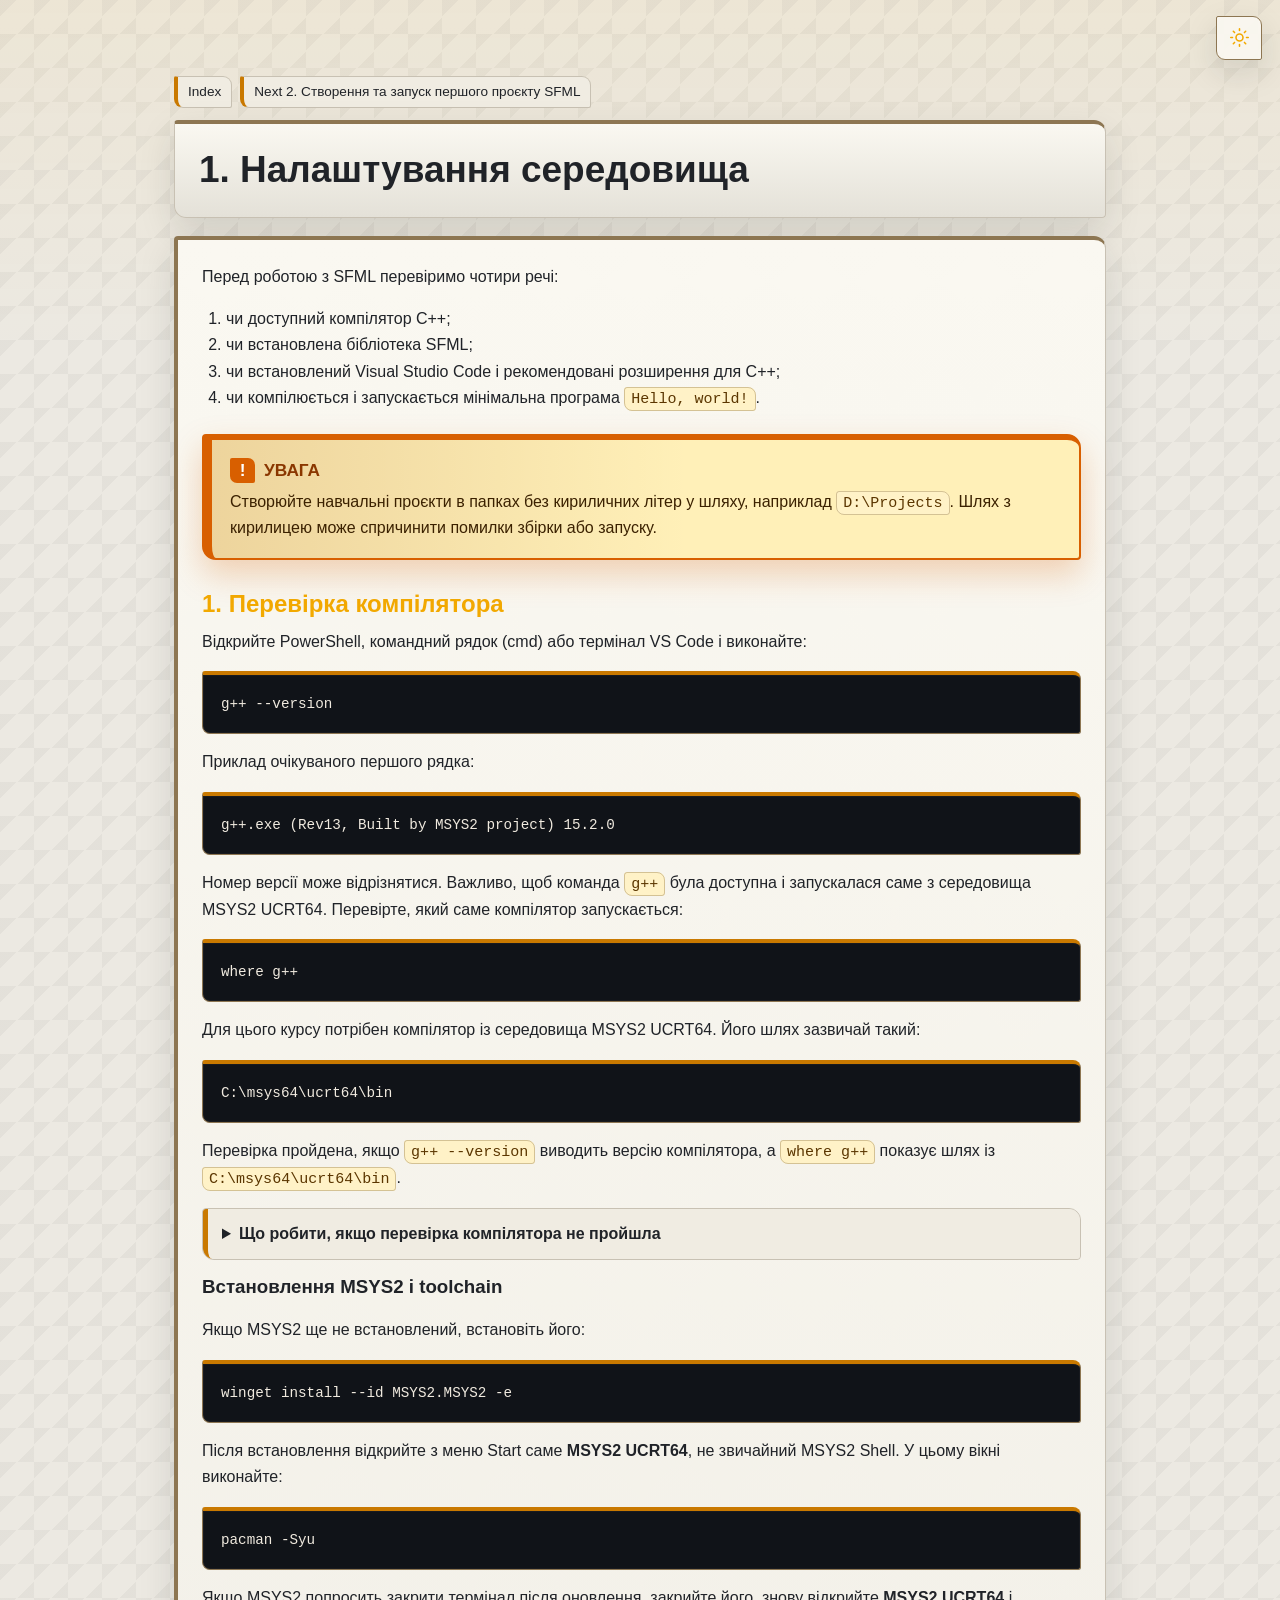
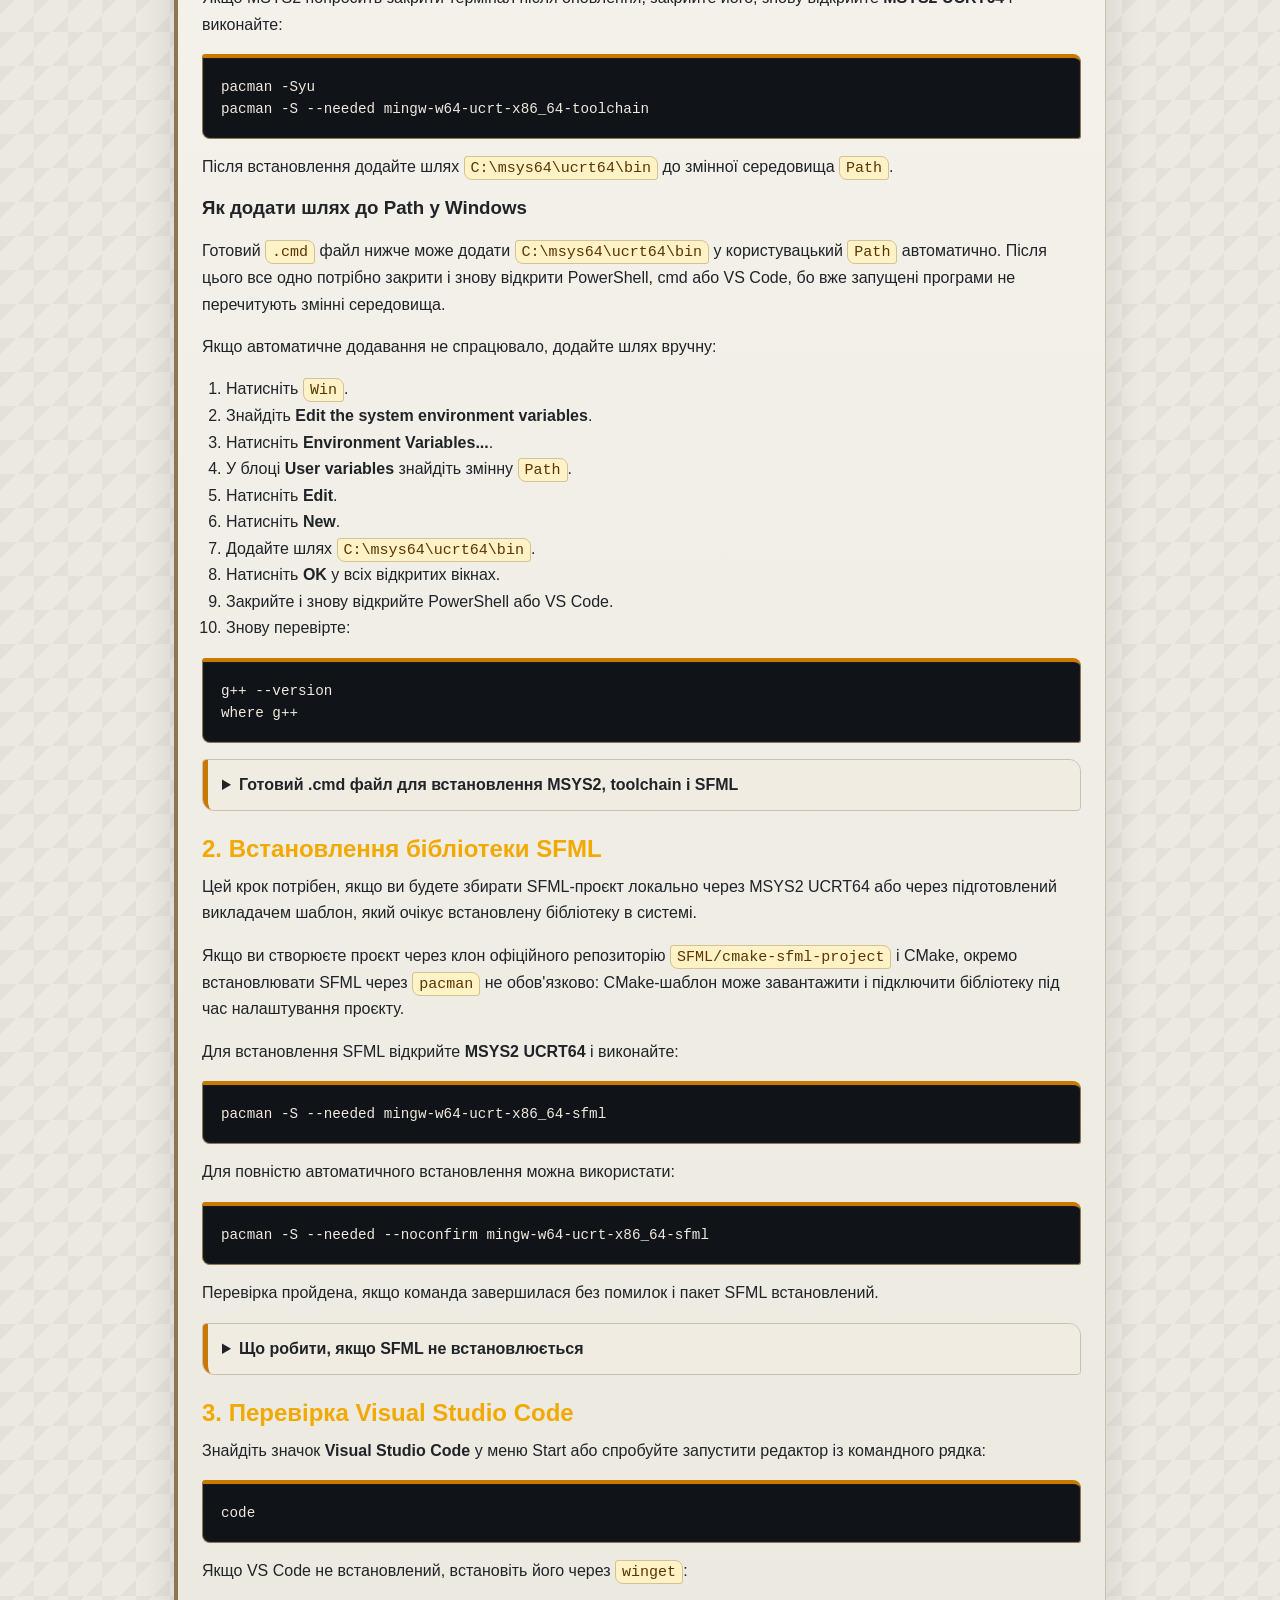
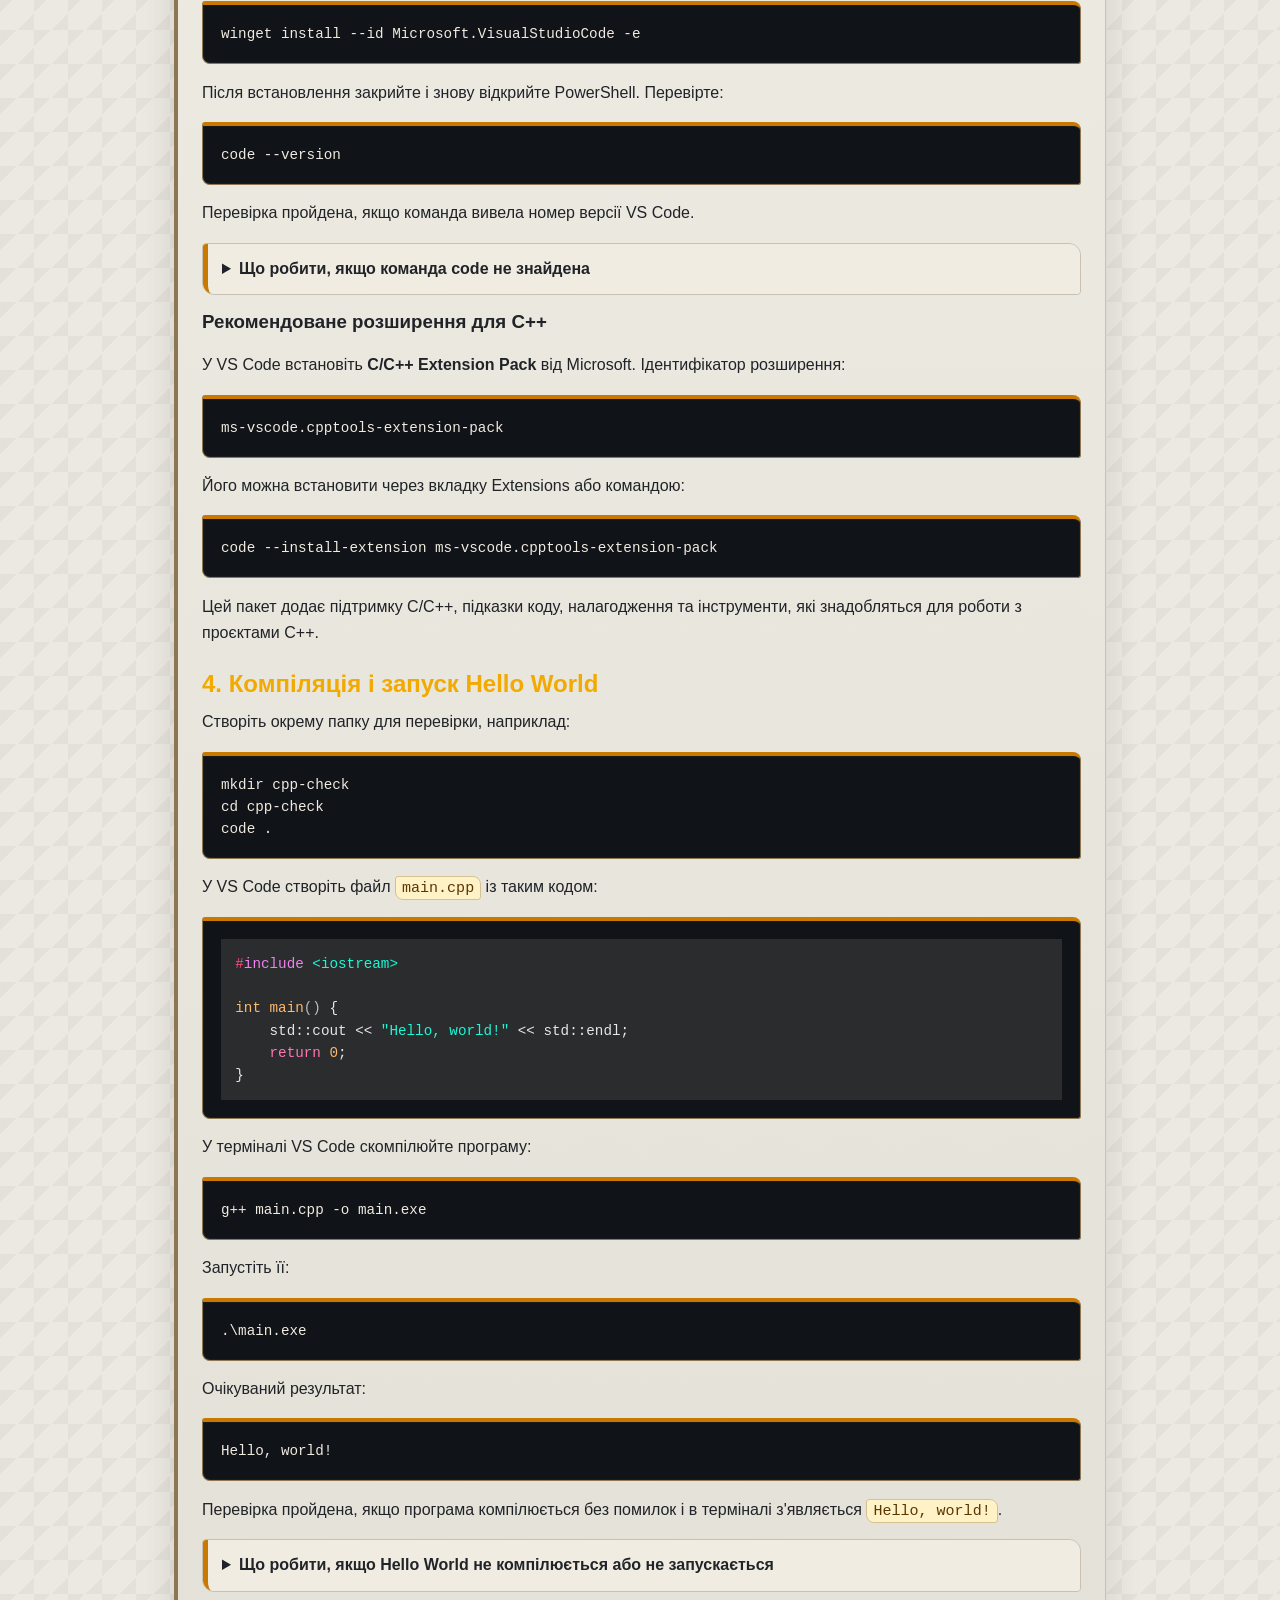
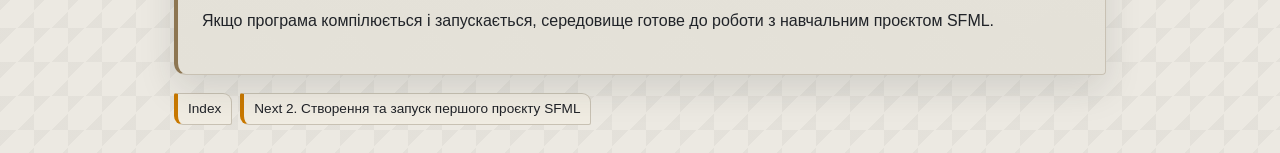
==== commit b902e9ff: "a bit redesign. Theme added" ====
--- a/docs/01-nalashtuvannia-seredovyshcha.html
+++ b/docs/01-nalashtuvannia-seredovyshcha.html
@@ -1,13 +1,51 @@
 <!DOCTYPE html>
-<html lang="uk">
+<html lang="uk" data-theme="noir">
 <head>
   <meta charset="UTF-8" />
   <meta name="viewport" content="width=device-width, initial-scale=1.0" />
   <title>1. Налаштування середовища</title>
+  <script>
+    (function () {
+      function systemTheme() {
+        return window.matchMedia && window.matchMedia("(prefers-color-scheme: dark)").matches
+          ? "noir"
+          : "graphite";
+      }
+
+      try {
+        var theme = localStorage.getItem("book-theme");
+        if (theme === "graphite" || theme === "noir") {
+          document.documentElement.dataset.theme = theme;
+        } else {
+          document.documentElement.dataset.theme = systemTheme();
+        }
+      } catch (error) {
+        document.documentElement.dataset.theme = systemTheme();
+      }
+    })();
+  </script>
   <link rel="stylesheet" href="assets/book.css" />
   <link rel="stylesheet" href="assets/highlightjs/styles/panda-syntax-dark.min.css" />
 </head>
 <body>
+<div class="theme-switch">
+  <button type="button" class="theme-toggle" aria-label="Перемкнути тему" aria-pressed="false" title="Перемкнути тему">
+    <svg class="theme-icon theme-icon-sun" viewBox="0 0 24 24" aria-hidden="true">
+      <circle cx="12" cy="12" r="4"></circle>
+      <path d="M12 2v2"></path>
+      <path d="M12 20v2"></path>
+      <path d="m4.93 4.93 1.41 1.41"></path>
+      <path d="m17.66 17.66 1.41 1.41"></path>
+      <path d="M2 12h2"></path>
+      <path d="M20 12h2"></path>
+      <path d="m6.34 17.66-1.41 1.41"></path>
+      <path d="m19.07 4.93-1.41 1.41"></path>
+    </svg>
+    <svg class="theme-icon theme-icon-moon" viewBox="0 0 24 24" aria-hidden="true">
+      <path d="M20 14.6A8.5 8.5 0 0 1 9.4 4a7 7 0 1 0 10.6 10.6Z"></path>
+    </svg>
+  </button>
+</div>
 <div class="wrap">
 <nav class="page-nav"><a href="index.html">Index</a><a href="02-pershyi-proiekt-sfml.html">Next 2. Створення та запуск першого проєкту SFML</a></nav>
 <section class="hero">
@@ -150,5 +188,29 @@
 </div>
 <script src="assets/highlightjs/highlight.min.js"></script>
 <script>hljs.highlightAll();</script>
+<script>
+  (function () {
+    var button = document.querySelector(".theme-toggle");
+
+    function setTheme(theme) {
+      document.documentElement.dataset.theme = theme;
+      if (!button) return;
+      button.setAttribute("aria-pressed", String(theme === "noir"));
+      button.setAttribute("aria-label", theme === "noir" ? "Увімкнути світлу тему" : "Увімкнути темну тему");
+      button.setAttribute("title", theme === "noir" ? "Увімкнути світлу тему" : "Увімкнути темну тему");
+    }
+
+    setTheme(document.documentElement.dataset.theme || "noir");
+    if (!button) return;
+
+    button.addEventListener("click", function () {
+      var theme = document.documentElement.dataset.theme === "noir" ? "graphite" : "noir";
+      setTheme(theme);
+      try {
+        localStorage.setItem("book-theme", theme);
+      } catch (error) {}
+    });
+  })();
+</script>
 </body>
 </html>
--- a/docs/assets/book.css
+++ b/docs/assets/book.css
@@ -1,76 +1,282 @@
-:root {
-  --bg: #f7f8fb;
-  --card: #ffffff;
-  --text: #1f2937;
-  --muted: #4b5563;
-  --accent: #2563eb;
-  --border: #dbe3f0;
-  --code-bg: #0f172a;
-  --code-text: #e5eefc;
-}
-* { box-sizing: border-box; }
+:root,
+html[data-theme="noir"] {
+  color-scheme: dark;
+  --bg: #101114;
+  --bg-grid: rgba(255, 176, 0, 0.04);
+  --surface: #191817;
+  --surface-strong: #23201b;
+  --surface-soft: #17181b;
+  --text: #f2ede3;
+  --muted: #b9ad9b;
+  --accent: #ffb000;
+  --accent-strong: #ffcf33;
+  --accent-text: #191006;
+  --border: #3a3328;
+  --border-strong: #735526;
+  --shadow: rgba(0, 0, 0, 0.42);
+  --code-bg: #0b0d10;
+  --code-text: #f0eadf;
+  --inline-code-bg: #2a2115;
+  --inline-code-text: #ffd36b;
+  --note-bg: #181f24;
+  --note-border: #49788a;
+  --note-title: #8fd1e8;
+  --warning-bg: #2a1808;
+  --warning-border: #ff8a00;
+  --warning-text: #fff0d0;
+  --warning-accent: #ffd24a;
+  --link: #ffd24a;
+  --link-hover: #101114;
+  --radius-panel: 4px 12px;
+  --radius-control: 2px 9px;
+  --radius-code: 3px 8px;
+  --radius-warning: 4px 14px;
+  --radius-marker: 2px 7px;
+}
+
+html[data-theme="graphite"] {
+  color-scheme: light;
+  --bg: #ece9e2;
+  --bg-grid: rgba(34, 38, 43, 0.045);
+  --surface: #faf8f1;
+  --surface-strong: #f0ece2;
+  --surface-soft: #e4e1d8;
+  --text: #202328;
+  --muted: #5f636a;
+  --accent: #c97900;
+  --accent-strong: #f2a900;
+  --accent-text: #191006;
+  --border: #c8c1b3;
+  --border-strong: #8d7652;
+  --shadow: rgba(32, 35, 40, 0.13);
+  --code-bg: #101318;
+  --code-text: #f0eadf;
+  --inline-code-bg: #fff2c7;
+  --inline-code-text: #5b3600;
+  --note-bg: #e6eef0;
+  --note-border: #527888;
+  --note-title: #245b6f;
+  --warning-bg: #fff0b8;
+  --warning-border: #d85f00;
+  --warning-text: #3b2100;
+  --warning-accent: #8a3700;
+  --link: #875100;
+  --link-hover: #15110a;
+}
+
+* {
+  box-sizing: border-box;
+}
+
+html {
+  min-height: 100%;
+}
+
 body {
   margin: 0;
+  min-height: 100%;
   font-family: Arial, sans-serif;
-  background: var(--bg);
+  background:
+    linear-gradient(135deg, var(--bg-grid) 25%, transparent 25%) 0 0 / 34px 34px,
+    linear-gradient(315deg, var(--bg-grid) 25%, transparent 25%) 0 0 / 34px 34px,
+    var(--bg);
   color: var(--text);
-  line-height: 1.6;
-}
+  line-height: 1.65;
+}
+
+body::before {
+  content: "";
+  position: fixed;
+  inset: 0;
+  pointer-events: none;
+  background: linear-gradient(180deg, rgba(255, 176, 0, 0.08), transparent 22rem);
+  opacity: 0.7;
+}
+
 .wrap {
+  position: relative;
   max-width: 980px;
   margin: 0 auto;
-  padding: 24px;
-}
-.hero, .card {
-  background: var(--card);
+  padding: 76px 24px 28px;
+}
+
+.theme-switch {
+  position: fixed;
+  z-index: 20;
+  top: 16px;
+  right: 18px;
+  display: block;
+  padding: 3px;
+  border: 1px solid var(--border-strong);
+  border-radius: var(--radius-control);
+  background: var(--surface);
+  background: color-mix(in srgb, var(--surface) 92%, transparent);
+  box-shadow: 0 12px 32px var(--shadow);
+}
+
+.theme-toggle {
+  appearance: none;
+  border: 0;
+  border-radius: var(--radius-control);
+  width: 38px;
+  height: 34px;
+  padding: 0;
+  display: inline-flex;
+  align-items: center;
+  justify-content: center;
+  background: transparent;
+  color: var(--accent-strong);
+  cursor: pointer;
+  transition: background-color 130ms ease, color 130ms ease, transform 130ms ease;
+}
+
+.theme-toggle:hover,
+.theme-toggle:focus-visible {
+  background: var(--accent);
+  color: var(--accent-text);
+  transform: translateY(-1px);
+  outline: none;
+}
+
+.theme-icon {
+  width: 21px;
+  height: 21px;
+  fill: none;
+  stroke: currentColor;
+  stroke-width: 1.8;
+  stroke-linecap: round;
+  stroke-linejoin: round;
+}
+
+.theme-icon-sun {
+  display: none;
+}
+
+html[data-theme="graphite"] .theme-icon-sun {
+  display: block;
+}
+
+html[data-theme="graphite"] .theme-icon-moon {
+  display: none;
+}
+
+.hero,
+.card {
+  position: relative;
+  background: linear-gradient(180deg, var(--surface) 0%, var(--surface-soft) 100%);
   border: 1px solid var(--border);
-  border-radius: 16px;
+  border-top: 4px solid var(--border-strong);
+  border-radius: var(--radius-panel);
   padding: 24px;
   margin-bottom: 18px;
-  box-shadow: 0 6px 24px rgba(15, 23, 42, 0.05);
-}
-h1, h2, h3 { margin-top: 0; }
-h1 { font-size: 2rem; }
-h2 { color: var(--accent); margin-bottom: 10px; }
-ul { margin-top: 8px; }
+  box-shadow: 0 14px 36px var(--shadow);
+}
+
+.card {
+  border-left: 4px solid var(--border-strong);
+}
+
+h1,
+h2,
+h3 {
+  margin-top: 0;
+  line-height: 1.2;
+}
+
+h1 {
+  margin-bottom: 0;
+  font-size: clamp(1.75rem, 1.35rem + 1.2vw, 2.4rem);
+}
+
+h2 {
+  color: var(--accent-strong);
+  margin-bottom: 10px;
+  padding-top: 8px;
+}
+
+h3 {
+  color: var(--text);
+}
+
+p {
+  margin: 0 0 1rem;
+}
+
+ul,
+ol {
+  margin-top: 8px;
+  padding-left: 1.5rem;
+}
+
+a {
+  color: var(--link);
+  text-decoration-thickness: 1px;
+  text-underline-offset: 3px;
+  transition: background-color 130ms ease, color 130ms ease, border-color 130ms ease;
+}
+
+a:hover {
+  background: var(--accent);
+  color: var(--link-hover);
+}
+
+a:focus-visible,
+button:focus-visible {
+  outline: 2px solid var(--accent-strong);
+  outline-offset: 3px;
+}
+
 code {
-  background: #eef2ff;
+  background: var(--inline-code-bg);
+  color: var(--inline-code-text);
   padding: 2px 6px;
-  border-radius: 6px;
-  font-family: Consolas, monospace;
-}
+  border: 1px solid var(--border);
+  border: 1px solid color-mix(in srgb, var(--inline-code-text) 26%, transparent);
+  border-radius: var(--radius-code);
+  font-family: Consolas, "Courier New", monospace;
+  font-size: 0.94em;
+}
+
 pre {
   background: var(--code-bg);
   color: var(--code-text);
-  padding: 16px;
-  border-radius: 12px;
+  padding: 18px;
+  border: 1px solid var(--border-strong);
+  border-top: 4px solid var(--accent);
+  border-radius: var(--radius-code);
   overflow-x: auto;
   font-size: 0.95rem;
-}
+  line-height: 1.55;
+  box-shadow: inset 0 0 0 1px rgba(255, 255, 255, 0.03);
+}
+
 pre code {
   display: block;
   background: transparent;
   color: inherit;
   padding: 0;
+  border: 0;
   border-radius: 0;
   white-space: pre;
 }
-.grid {
-  display: grid;
-  grid-template-columns: repeat(auto-fit, minmax(280px, 1fr));
-  gap: 16px;
-}
+
+.grid,
 .card-grid {
   display: grid;
   grid-template-columns: repeat(auto-fit, minmax(280px, 1fr));
   gap: 16px;
+}
+
+.card-grid {
   margin-top: 16px;
 }
+
 .card-link {
   display: block;
   color: inherit;
   text-decoration: none;
 }
+
 .page-nav {
   display: flex;
   flex-wrap: nowrap;
@@ -78,115 +284,186 @@
   margin-bottom: 12px;
   overflow-x: auto;
   white-space: nowrap;
-}
+  scrollbar-color: var(--accent) transparent;
+}
+
+.page-nav:last-child {
+  margin-top: 18px;
+  margin-bottom: 0;
+}
+
 .page-nav a {
   display: inline-block;
-  padding: 5px 9px;
-  border-radius: 999px;
-  background: #eef2ff;
+  padding: 7px 10px;
+  border-radius: var(--radius-control);
+  background: var(--surface-strong);
   color: var(--text);
   text-decoration: none;
   border: 1px solid var(--border);
+  border-left: 4px solid var(--accent);
   font-size: 0.85rem;
   line-height: 1.2;
 }
+
+.page-nav a:hover,
+.page-nav a:focus-visible {
+  transform: translateY(-1px);
+  background: var(--accent);
+  border-color: var(--accent);
+  color: var(--accent-text);
+}
+
 .index-list {
   list-style: none;
   padding: 0;
   margin: 0;
 }
+
 .index-list li + li {
   margin-top: 8px;
 }
+
 .index-list a {
   display: block;
   text-decoration: none;
   color: var(--text);
-  padding: 10px 12px;
+  padding: 13px 14px;
   border: 1px solid var(--border);
-  border-left: 4px solid var(--accent);
-  border-radius: 10px;
-  background: linear-gradient(180deg, #ffffff 0%, #f8fbff 100%);
-  transition: transform 120ms ease, box-shadow 120ms ease, background-color 120ms ease;
-}
-.index-list a:hover {
-  transform: translateX(2px);
-  box-shadow: 0 4px 14px rgba(37, 99, 235, 0.12);
-  background: #f3f8ff;
-}
+  border-left: 5px solid var(--accent);
+  border-radius: var(--radius-control);
+  background: var(--surface-strong);
+  transition: transform 130ms ease, box-shadow 130ms ease, background-color 130ms ease, color 130ms ease;
+}
+
+.index-list a:hover,
 .index-list a:focus-visible {
-  outline: 2px solid var(--accent);
-  outline-offset: 2px;
-}
+  transform: translateX(4px);
+  box-shadow: 0 10px 22px var(--shadow);
+  background: var(--accent);
+  color: var(--accent-text);
+}
+
 .note {
-  border-left: 4px solid var(--accent);
-  background: #eff6ff;
-  padding: 12px 14px;
-  border-radius: 10px;
-  margin: 12px 0;
-}
+  border: 1px solid var(--note-border);
+  border-left: 5px solid var(--note-border);
+  background: var(--note-bg);
+  padding: 13px 15px;
+  border-radius: var(--radius-panel);
+  margin: 14px 0;
+}
+
 .note > :first-child {
   margin-top: 0;
 }
+
 .note > :last-child {
   margin-bottom: 0;
 }
+
 .note-title {
   display: block;
   margin-bottom: 4px;
+  color: var(--note-title);
   font-weight: 700;
 }
+
 .note-warning {
-  border: 2px solid #f59e0b;
-  border-left: 8px solid #b45309;
-  background: #fffbeb;
-  box-shadow: 0 8px 24px rgba(180, 83, 9, 0.16);
-  color: #451a03;
-  margin: 18px 0;
-  padding: 14px 16px;
-}
+  position: relative;
+  border: 2px solid var(--warning-border);
+  border-left-width: 10px;
+  border-top-width: 6px;
+  background: var(--warning-bg);
+  background:
+    linear-gradient(90deg, color-mix(in srgb, var(--warning-accent) 15%, transparent), transparent 55%),
+    var(--warning-bg);
+  box-shadow: 0 14px 32px var(--shadow);
+  box-shadow: 0 14px 32px color-mix(in srgb, var(--warning-border) 26%, transparent);
+  color: var(--warning-text);
+  margin: 22px 0;
+  padding: 16px 18px;
+  border-radius: var(--radius-warning);
+}
+
 .note-warning .note-title {
-  color: #92400e;
-  font-size: 1.05rem;
-}
+  color: var(--warning-accent);
+  font-size: 1.08rem;
+  letter-spacing: 0;
+  text-transform: uppercase;
+}
+
 .note-warning .note-title::before {
   content: "!";
   display: inline-flex;
   align-items: center;
   justify-content: center;
-  width: 1.35em;
-  height: 1.35em;
-  margin-right: 8px;
-  border-radius: 999px;
-  background: #b45309;
+  width: 1.45em;
+  height: 1.45em;
+  margin-right: 9px;
+  border-radius: var(--radius-marker);
+  background: var(--warning-border);
   color: #ffffff;
   font-weight: 700;
 }
+
 .details-block {
   border: 1px solid var(--border);
-  border-radius: 10px;
-  background: #fbfdff;
-  margin: 14px 0;
+  border-radius: var(--radius-panel);
+  background: var(--surface-soft);
+  margin: 16px 0;
   overflow: hidden;
 }
+
 .details-block summary {
   cursor: pointer;
   padding: 12px 14px;
   color: var(--text);
   font-weight: 700;
-  background: #eef2ff;
-}
+  background: var(--surface-strong);
+  border-left: 5px solid var(--accent);
+  border-radius: var(--radius-control);
+  transition: background-color 130ms ease, color 130ms ease;
+}
+
+.details-block summary:hover,
 .details-block summary:focus-visible {
-  outline: 2px solid var(--accent);
-  outline-offset: 2px;
-}
+  background: var(--accent);
+  color: var(--accent-text);
+  outline: none;
+}
+
 .details-body {
   padding: 14px;
 }
+
 .details-body > :first-child {
   margin-top: 0;
 }
+
 .details-body > :last-child {
   margin-bottom: 0;
 }
-.small { color: var(--muted); }
+
+.small {
+  color: var(--muted);
+}
+
+@media (max-width: 640px) {
+  .wrap {
+    padding: 72px 14px 20px;
+  }
+
+  .theme-switch {
+    top: 10px;
+    right: 10px;
+  }
+
+  .hero,
+  .card {
+    padding: 18px;
+  }
+
+  pre {
+    padding: 14px;
+    font-size: 0.88rem;
+  }
+}
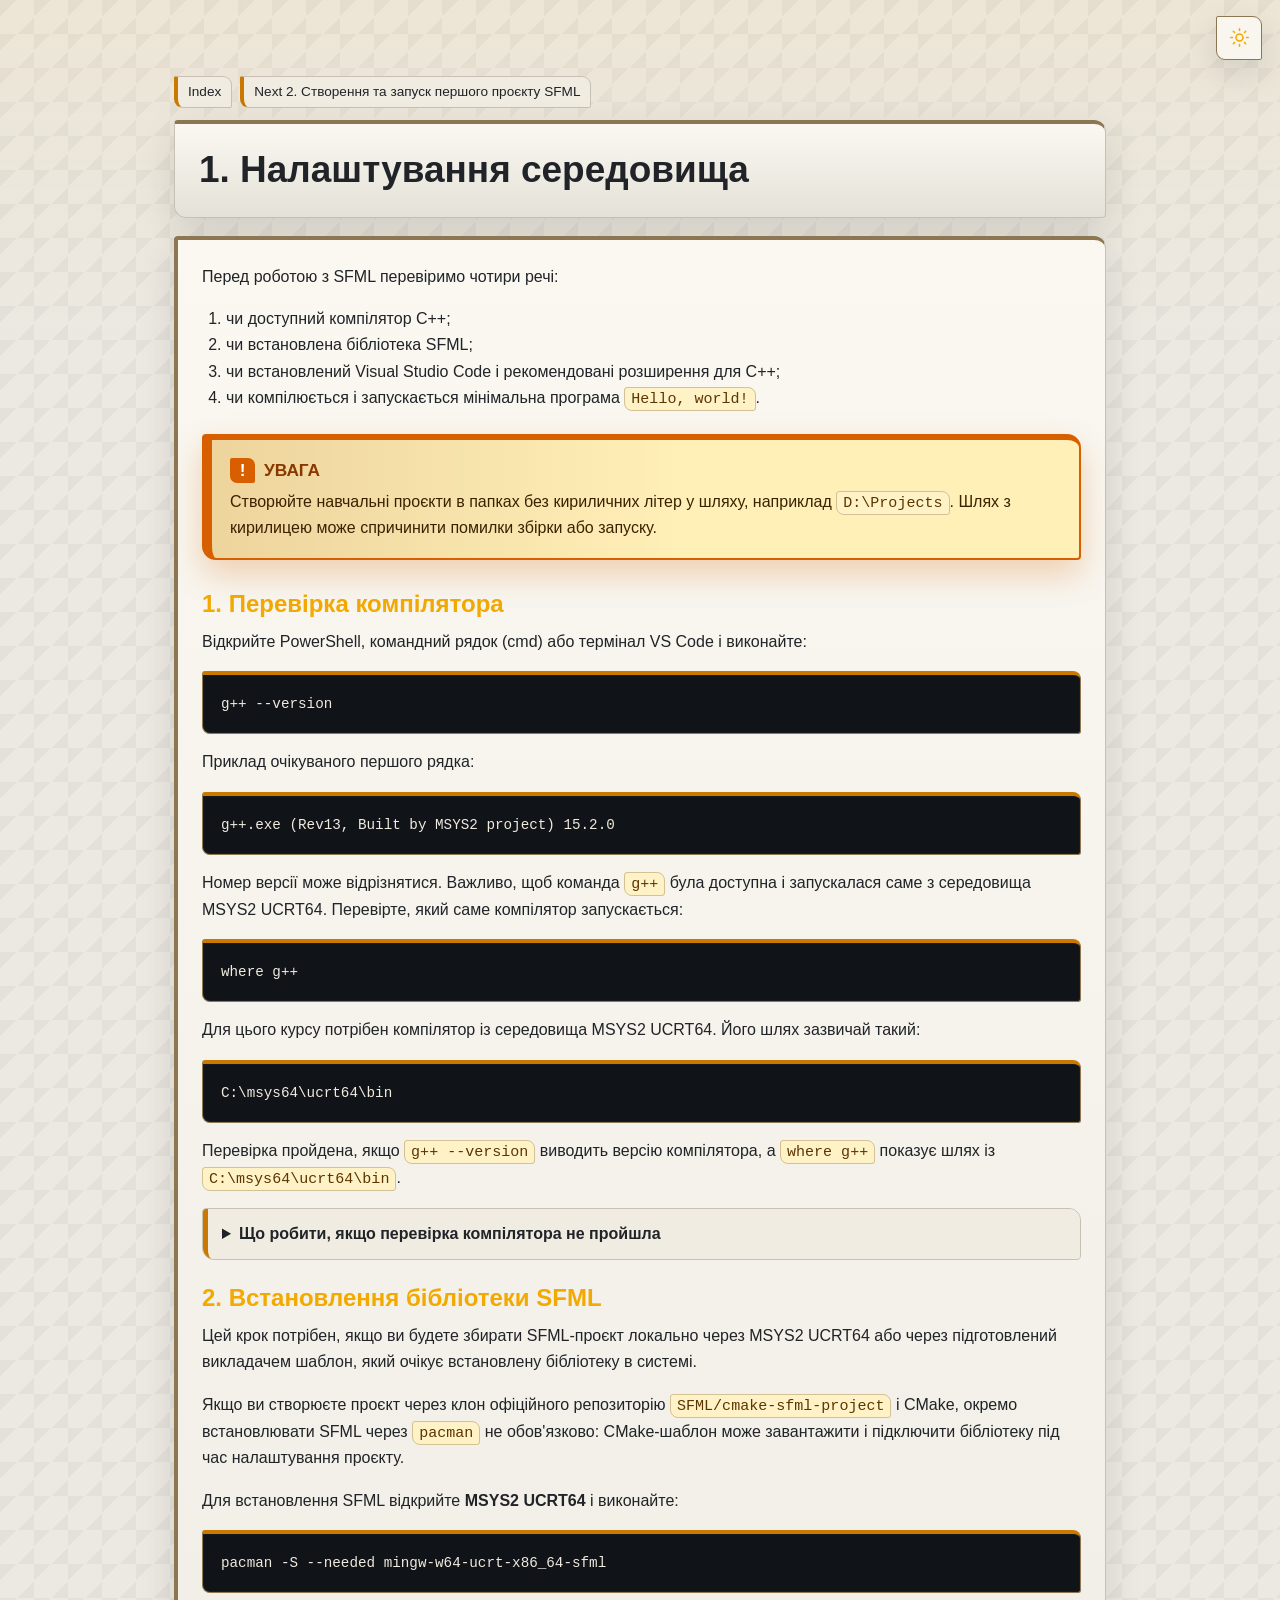
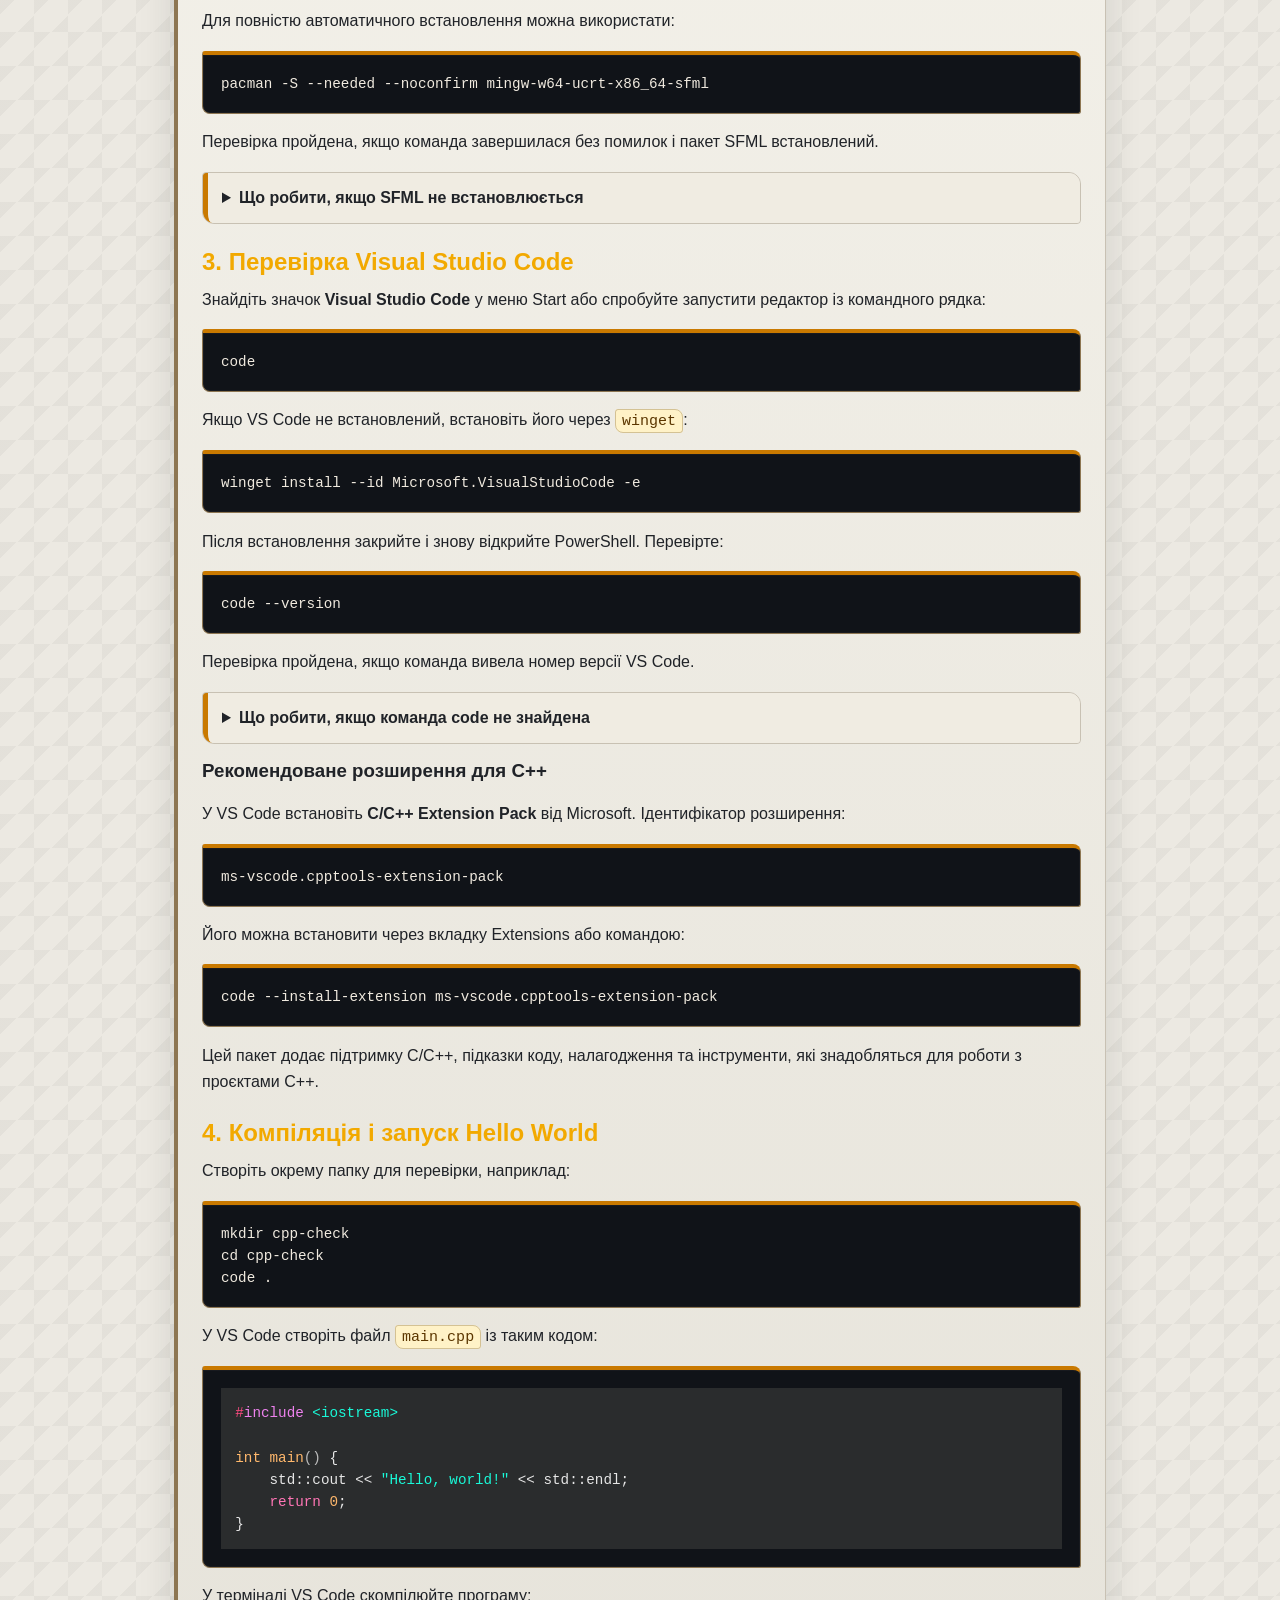
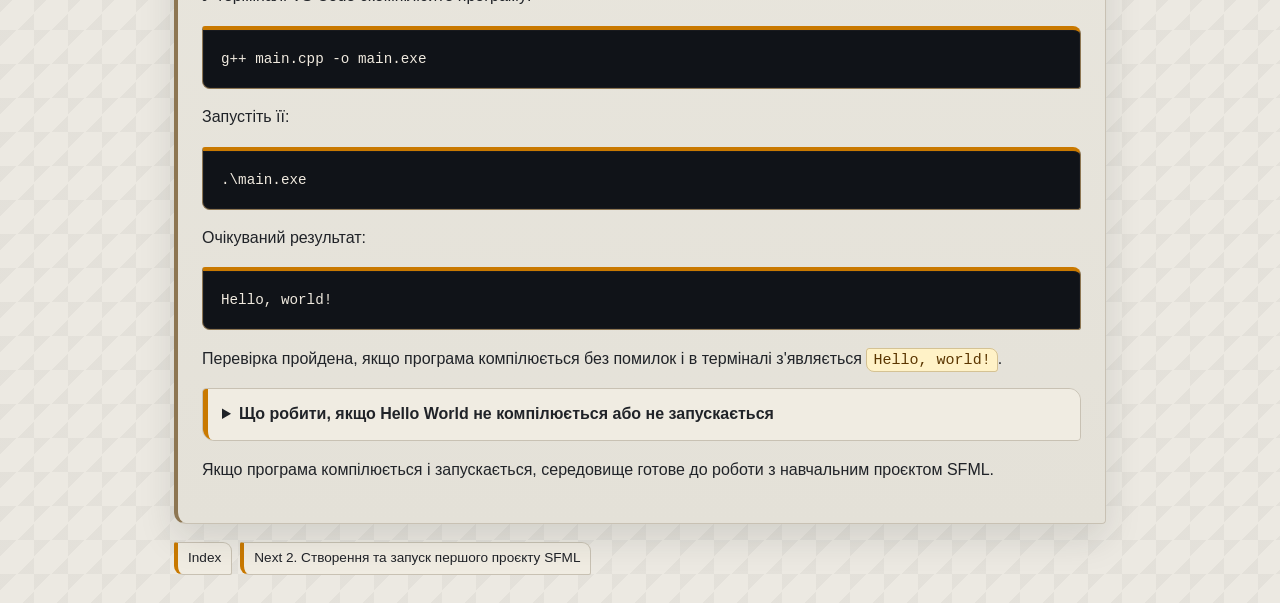
==== commit 24e4279b: "a bit edit" ====
--- a/docs/01-nalashtuvannia-seredovyshcha.html
+++ b/docs/01-nalashtuvannia-seredovyshcha.html
@@ -70,7 +70,7 @@
 <pre><code class="language-text">C:\msys64\ucrt64\bin</code></pre>
 <p>Перевірка пройдена, якщо <code>g++ --version</code> виводить версію компілятора, а <code>where g++</code> показує шлях із <code>C:\msys64\ucrt64\bin</code>.</p>
 <details class="details-block"><summary>Що робити, якщо перевірка компілятора не пройшла</summary><div class="details-body"><p>Якщо перевірка не пройшла, встановіть MSYS2 і toolchain нижче, додайте <code>C:\msys64\ucrt64\bin</code> до <code>Path</code>, закрийте і знову відкрийте PowerShell або VS Code, а потім повторіть цю перевірку.</p>
-<p>Після виправлення поверніться до <a href="#compiler-check">перевірки компілятора</a>.</p></div></details>
+<p>Після виправлення поверніться до <a href="#compiler-check">перевірки компілятора</a>.</p>
 <h3 id="msys2-install">Встановлення MSYS2 і toolchain</h3>
 <p>Якщо MSYS2 ще не встановлений, встановіть його:</p>
 <pre><code class="language-powershell">winget install --id MSYS2.MSYS2 -e</code></pre>
@@ -135,7 +135,7 @@
 echo.
 echo Done.
 echo Restart PowerShell, cmd, and VS Code so they can read the updated Path.</code></pre>
-<p>Якщо після першої команди <code>pacman -Syu</code> MSYS2 просить закрити вікно, закрийте його і запустіть <code>.cmd</code> файл ще раз.</p></div></details>
+<p>Якщо після першої команди <code>pacman -Syu</code> MSYS2 просить закрити вікно, закрийте його і запустіть <code>.cmd</code> файл ще раз.</p></div></details></div></details>
 <h2 id="sfml-install">2. Встановлення бібліотеки SFML</h2>
 <p>Цей крок потрібен, якщо ви будете збирати SFML-проєкт локально через MSYS2 UCRT64 або через підготовлений викладачем шаблон, який очікує встановлену бібліотеку в системі.</p>
 <p>Якщо ви створюєте проєкт через клон офіційного репозиторію <code>SFML/cmake-sfml-project</code> і CMake, окремо встановлювати SFML через <code>pacman</code> не обов&#x27;язково: CMake-шаблон може завантажити і підключити бібліотеку під час налаштування проєкту.</p>
